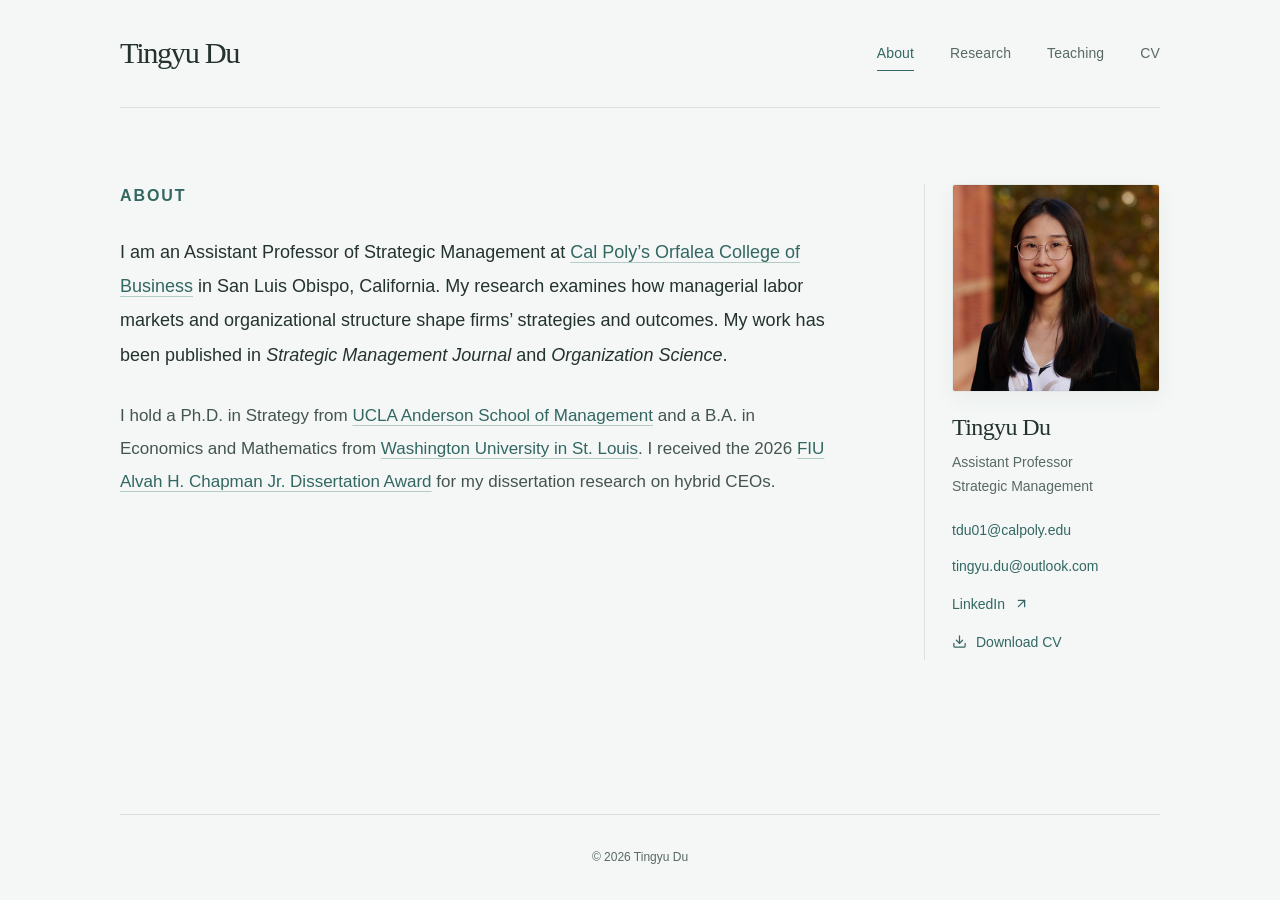
==== index.html @ aad33ffc "Publish Tingyu Du academic website with About, Research, Teaching and public CV" ====
<!DOCTYPE html><html lang="en"><head><meta charSet="utf-8"/><meta name="viewport" content="width=device-width, initial-scale=1"/><link rel="stylesheet" href="/_next/static/css/index.DCXBFgNJ.css" data-rsc-css-href="/_next/static/css/index.DCXBFgNJ.css" data-precedence="vite-rsc/importer-resources"/><link rel="modulepreload" fetchPriority="low" href="/_next/static/chunks/index-B7owiwxC.js"/><script src="/_next/static/chunks/rolldown-runtime-C60lm6uB.js" type="module" async=""></script><script src="/_next/static/chunks/framework-D_rUT4EX.js" type="module" async=""></script><link rel="modulepreload" href="/_next/static/chunks/layout-segment-context-DdZuw1jL.js" crossorigin=""/><link rel="modulepreload" href="/_next/static/chunks/Icon-BFIcK819.js" crossorigin=""/><title>About | Tingyu Du</title><meta name="description" content="Tingyu Du is an Assistant Professor of Strategic Management at Cal Poly’s Orfalea College of Business, with a Ph.D. in Strategy from UCLA Anderson."/><link rel="icon" href="/favicon.svg"/><script>Object.assign(((self[Symbol.for("vinext.navigationRuntime")]??={bootstrap:{routeManifest:null},functions:{}}).bootstrap.rsc??={rsc:[]}),{params:{},nav:{"pathname":"/","searchParams":[]}})</script><link rel="modulepreload" href="/_next/static/chunks/index-B7owiwxC.js" />
</head><body><div class="site-shell site-shell--about"><a class="skip-link" href="#main">Skip to content</a><header class="site-header"><div class="header-inner wrap"><a class="wordmark" href="/" aria-label="Tingyu Du — About">Tingyu Du</a><nav class="main-nav" aria-label="Main navigation"><a href="/" aria-current="page">About</a><a href="/research/">Research</a><a href="/teaching/">Teaching</a><a href="/cv/">CV</a></nav></div></header><main id="main" class="site-main"><div class="about-layout wrap"><section class="about-intro" aria-labelledby="about-title"><h1 id="about-title" class="eyebrow">About</h1><div class="intro-prose"><p>I am an Assistant Professor of Strategic Management at<!-- --> <a href="https://www.calpoly.edu/orfalea-college-of-business" target="_blank" rel="noreferrer">Cal Poly’s Orfalea College of Business</a> <!-- -->in San Luis Obispo, California. My research examines how managerial labor markets and organizational structure shape firms’ strategies and outcomes. My work has been published in<!-- --> <em>Strategic Management Journal</em> and <em>Organization Science</em>.</p><p>I hold a Ph.D. in Strategy from<!-- --> <a href="https://www.anderson.ucla.edu/faculty-and-research/strategy" target="_blank" rel="noreferrer">UCLA Anderson School of Management</a> <!-- -->and a B.A. in Economics and Mathematics from<!-- --> <a href="https://economics.washu.edu/" target="_blank" rel="noreferrer">Washington University in St. Louis</a>.<!-- --> <!-- -->I received the 2026<!-- --> <a href="https://lead.fiu.edu/resources/research/fiu-alvah-h-chapman-jr-dissertation-award/" target="_blank" rel="noreferrer">FIU Alvah H. Chapman Jr. Dissertation Award</a> <!-- -->for my dissertation research on hybrid CEOs.</p></div></section><aside class="profile-sidebar" aria-label="Portrait and contact information"><div class="portrait-image"><img src="/tingyu-du.jpg" alt="Tingyu Du" width="1080" height="1080" fetchPriority="high"/></div><div class="profile-details"><p class="profile-name">Tingyu Du</p><p class="profile-role">Assistant Professor<br/>Strategic Management</p><a class="profile-email" href="mailto:tdu01@calpoly.edu">tdu01@calpoly.edu</a><a class="profile-email" href="mailto:tingyu.du@outlook.com">tingyu.du@outlook.com</a><a class="text-link profile-social" href="https://www.linkedin.com/in/tingyudu" target="_blank" rel="noopener noreferrer">LinkedIn <svg xmlns="http://www.w3.org/2000/svg" width="15" height="15" viewBox="0 0 24 24" fill="none" stroke="currentColor" stroke-width="2" stroke-linecap="round" stroke-linejoin="round" class="lucide lucide-arrow-up-right" aria-hidden="true"><path d="M7 7h10v10"></path><path d="M7 17 17 7"></path></svg></a><a class="text-link profile-cv" href="https://drive.google.com/uc?export=download&amp;id=1wAPjJVvcvKN5z6ACPlhj172Vr5cI2iBy" target="_blank" rel="noopener noreferrer"><svg xmlns="http://www.w3.org/2000/svg" width="15" height="15" viewBox="0 0 24 24" fill="none" stroke="currentColor" stroke-width="2" stroke-linecap="round" stroke-linejoin="round" class="lucide lucide-download" aria-hidden="true"><path d="M12 15V3"></path><path d="M21 15v4a2 2 0 0 1-2 2H5a2 2 0 0 1-2-2v-4"></path><path d="m7 10 5 5 5-5"></path></svg> Download CV</a></div></aside></div></main><footer class="site-footer"><div class="wrap footer-inner"><span>© 2026 Tingyu Du</span></div></footer></div><script type="module" src="/_next/static/chunks/index-B7owiwxC.js" id="_R_" async=""></script><script>((self[Symbol.for("vinext.navigationRuntime")]??={bootstrap:{routeManifest:null},functions:{}}).bootstrap.rsc??={rsc:[]}).rsc.push("0:{\"page:/\":\"$L1\",\"layout:/\":\"$L2\",\"route:/\":\"$L3\",\"__route\":\"route:/\",\"__interceptionContext\":null,\"__layoutIds\":[\"layout:/\"],\"__rootLayout\":\"/\",\"__bfcacheSegmentIdentities\":{\"layout:/\":\"[\\\"layout\\\",\\\"layout:/\\\",\\\"root-boundary:/\\\",\\\"\\\"]\",\"page:/\":\"[\\\"page\\\",\\\"page:/\\\",\\\"root-boundary:/\\\",\\\"\\\"]\"},\"__srcPage\":[\"page\"],\"__layoutFlags\":{\"layout:/\":\"s\"},\"__artifactCompatibility\":{\"schemaVersion\":1,\"graphVersion\":\"app-route-graph:1177fd80f83fa7b0\",\"deploymentVersion\":\"87a28f86-720d-43eb-8b74-a1da97e3db94\",\"appElementsSchemaVersion\":1,\"rscPayloadSchemaVersion\":1,\"rootBoundaryId\":\"/\",\"renderEpoch\":null}}\n")</script><script>((self[Symbol.for("vinext.navigationRuntime")]??={bootstrap:{routeManifest:null},functions:{}}).bootstrap.rsc??={rsc:[]}).rsc.push("4:I[\"c5beb10df826\",[],\"Children\",1]\n")</script><script>((self[Symbol.for("vinext.navigationRuntime")]??={bootstrap:{routeManifest:null},functions:{}}).bootstrap.rsc??={rsc:[]}).rsc.push("5:I[\"0dc7e6a5ccb2\",[],\"GlobalErrorBoundary\",1]\n")</script><script>((self[Symbol.for("vinext.navigationRuntime")]??={bootstrap:{routeManifest:null},functions:{}}).bootstrap.rsc??={rsc:[]}).rsc.push("6:I[\"610eead2fe97\",[],\"default\",1]\n")</script><script>((self[Symbol.for("vinext.navigationRuntime")]??={bootstrap:{routeManifest:null},functions:{}}).bootstrap.rsc??={rsc:[]}).rsc.push("7:I[\"0dc7e6a5ccb2\",[],\"ErrorBoundary\",1]\n")</script><script>((self[Symbol.for("vinext.navigationRuntime")]??={bootstrap:{routeManifest:null},functions:{}}).bootstrap.rsc??={rsc:[]}).rsc.push("8:I[\"8c444080ebb8\",[],\"LayoutSegmentProvider\",1]\n")</script><script>((self[Symbol.for("vinext.navigationRuntime")]??={bootstrap:{routeManifest:null},functions:{}}).bootstrap.rsc??={rsc:[]}).rsc.push("9:I[\"c5beb10df826\",[],\"Slot\",1]\n")</script><script>((self[Symbol.for("vinext.navigationRuntime")]??={bootstrap:{routeManifest:null},functions:{}}).bootstrap.rsc??={rsc:[]}).rsc.push("a:I[\"0dc7e6a5ccb2\",[],\"NotFoundBoundary\",1]\n")</script><script>((self[Symbol.for("vinext.navigationRuntime")]??={bootstrap:{routeManifest:null},functions:{}}).bootstrap.rsc??={rsc:[]}).rsc.push("b:I[\"40fe166cc87b\",[],\"AppRouterScrollTarget\",1]\n")</script><script>((self[Symbol.for("vinext.navigationRuntime")]??={bootstrap:{routeManifest:null},functions:{}}).bootstrap.rsc??={rsc:[]}).rsc.push("c:I[\"0dc7e6a5ccb2\",[],\"RedirectBoundary\",1]\n")</script><script>((self[Symbol.for("vinext.navigationRuntime")]??={bootstrap:{routeManifest:null},functions:{}}).bootstrap.rsc??={rsc:[]}).rsc.push(":HL[\"/_next/static/css/index.DCXBFgNJ.css\",\"style\"     ]\n")</script><script>((self[Symbol.for("vinext.navigationRuntime")]??={bootstrap:{routeManifest:null},functions:{}}).bootstrap.rsc??={rsc:[]}).rsc.push("2:[[[\"$\",\"link\",\"css:/_next/static/css/index.DCXBFgNJ.css\",{\"rel\":\"stylesheet\",\"precedence\":\"vite-rsc/importer-resources\",\"href\":\"/_next/static/css/index.DCXBFgNJ.css\",\"data-rsc-css-href\":\"/_next/static/css/index.DCXBFgNJ.css\"}],\"$undefined\"],[\"$\",\"html\",null,{\"lang\":\"en\",\"children\":[\"$\",\"body\",null,{\"children\":[\"$\",\"$L4\",null,{}]}]}]]\n")</script><script>((self[Symbol.for("vinext.navigationRuntime")]??={bootstrap:{routeManifest:null},functions:{}}).bootstrap.rsc??={rsc:[]}).rsc.push("3:[[[\"$\",\"meta\",null,{\"charSet\":\"utf-8\"}],[[\"$\",\"title\",\"0\",{\"children\":\"About | Tingyu Du\"}],[\"$\",\"meta\",\"1\",{\"name\":\"description\",\"content\":\"Tingyu Du is an Assistant Professor of Strategic Management at Cal Poly’s Orfalea College of Business, with a Ph.D. in Strategy from UCLA Anderson.\"}],[\"$\",\"link\",\"2\",{\"data-vinext-streamed-icon\":\"$undefined\",\"rel\":\"icon\",\"href\":\"/favicon.svg\",\"type\":\"$undefined\",\"sizes\":\"$undefined\",\"color\":\"$undefined\",\"media\":\"$undefined\",\"fetchPriority\":\"$undefined\"}]],[[\"$\",\"meta\",\"0\",{\"name\":\"viewport\",\"content\":\"width=device-width, initial-scale=1\"}]]],[\"$\",\"$L5\",null,{\"fallback\":\"$6\",\"children\":[\"$\",\"$L7\",null,{\"fallback\":\"$6\",\"children\":[\"$\",\"$L8\",null,{\"providerId\":\"layout:/\",\"segmentMap\":{\"children\":[]},\"children\":[\"$\",\"$L9\",null,{\"id\":\"layout:/\",\"parallelSlots\":\"$undefined\",\"children\":[\"$\",\"$La\",null,{\"resetKey\":\"\",\"fallback\":[[\"$\",\"title\",null,{\"children\":\"404: This page could not be found.\"}],[\"$\",\"div\",null,{\"style\":{\"fontFamily\":\"system-ui,\\\"Segoe UI\\\",Roboto,Helvetica,Arial,sans-serif,\\\"Apple Color Emoji\\\",\\\"Segoe UI Emoji\\\"\",\"height\":\"100vh\",\"textAlign\":\"center\",\"display\":\"flex\",\"flexDirection\":\"column\",\"alignItems\":\"center\",\"justifyContent\":\"center\"},\"children\":[\"$\",\"div\",null,{\"children\":[[\"$\",\"style\",null,{\"dangerouslySetInnerHTML\":{\"__html\":\"body{color:#000;background:#fff;margin:0}.next-error-h1{border-right:1px solid rgba(0,0,0,.3)}@media (prefers-color-scheme:dark){body{color:#fff;background:#000}.next-error-h1{border-right:1px solid rgba(255,255,255,.3)}}\"}}],[\"$\",\"h1\",null,{\"className\":\"next-error-h1\",\"style\":{\"display\":\"inline-block\",\"margin\":\"0 20px 0 0\",\"padding\":\"0 23px 0 0\",\"fontSize\":24,\"fontWeight\":500,\"verticalAlign\":\"top\",\"lineHeight\":\"49px\"},\"children\":404}],[\"$\",\"div\",null,{\"style\":{\"display\":\"inline-block\"},\"children\":[\"$\",\"h2\",null,{\"style\":{\"fontSize\":14,\"fontWeight\":400,\"lineHeight\":\"49px\",\"margin\":0},\"children\":\"This page could not be found.\"}]}]]}]}]],\"children\":[\"$\",\"$Lb\",null,{\"children\":[\"$\",\"$Lc\",null,{\"children\":[[\"$\",\"$L8\",null,{\"providerId\":\"page:/\",\"segmentMap\":{\"children\":[\"__PAGE__\"]},\"children\":[\"$\",\"$L9\",null,{\"id\":\"page:/\"}]}],null]}]}]}]}]}]}]}],null,null]\n")</script><script>((self[Symbol.for("vinext.navigationRuntime")]??={bootstrap:{routeManifest:null},functions:{}}).bootstrap.rsc??={rsc:[]}).rsc.push("d:I[\"066132fd2803\",[],\"default\",1]\n")</script><script>((self[Symbol.for("vinext.navigationRuntime")]??={bootstrap:{routeManifest:null},functions:{}}).bootstrap.rsc??={rsc:[]}).rsc.push(":HL[\"/tingyu-du.jpg\",\"image\",{\"fetchPriority\":\"high\"}]\n")</script><script>((self[Symbol.for("vinext.navigationRuntime")]??={bootstrap:{routeManifest:null},functions:{}}).bootstrap.rsc??={rsc:[]}).rsc.push("1:[\"$\",\"div\",null,{\"className\":\"site-shell site-shell--about\",\"children\":[[\"$\",\"a\",null,{\"className\":\"skip-link\",\"href\":\"#main\",\"children\":\"Skip to content\"}],[\"$\",\"header\",null,{\"className\":\"site-header\",\"children\":[\"$\",\"div\",null,{\"className\":\"header-inner wrap\",\"children\":[[\"$\",\"a\",null,{\"className\":\"wordmark\",\"href\":\"/\",\"aria-label\":\"Tingyu Du — About\",\"children\":\"Tingyu Du\"}],[\"$\",\"nav\",null,{\"className\":\"main-nav\",\"aria-label\":\"Main navigation\",\"children\":[[\"$\",\"a\",\"about\",{\"href\":\"/\",\"aria-current\":\"page\",\"children\":\"About\"}],[\"$\",\"a\",\"research\",{\"href\":\"/research/\",\"aria-current\":\"$undefined\",\"children\":\"Research\"}],[\"$\",\"a\",\"teaching\",{\"href\":\"/teaching/\",\"aria-current\":\"$undefined\",\"children\":\"Teaching\"}],[\"$\",\"a\",\"cv\",{\"href\":\"/cv/\",\"aria-current\":\"$undefined\",\"children\":\"CV\"}]]}]]}]}],[\"$\",\"main\",null,{\"id\":\"main\",\"className\":\"site-main\",\"children\":[\"$\",\"div\",null,{\"className\":\"about-layout wrap\",\"children\":[[\"$\",\"section\",null,{\"className\":\"about-intro\",\"aria-labelledby\":\"about-title\",\"children\":[[\"$\",\"h1\",null,{\"id\":\"about-title\",\"className\":\"eyebrow\",\"children\":\"About\"}],[\"$\",\"div\",null,{\"className\":\"intro-prose\",\"children\":[[\"$\",\"p\",null,{\"children\":[\"I am an Assistant Professor of Strategic Management at\",\" \",[\"$\",\"a\",null,{\"href\":\"https://www.calpoly.edu/orfalea-college-of-business\",\"target\":\"_blank\",\"rel\":\"noreferrer\",\"children\":\"Cal Poly’s Orfalea College of Business\"}],\" \",\"in San Luis Obispo, California. My research examines how managerial labor markets and organizational structure shape firms’ strategies and outcomes. My work has been published in\",\" \",[\"$\",\"em\",null,{\"children\":\"Strategic Management Journal\"}],\" and \",[\"$\",\"em\",null,{\"children\":\"Organization Science\"}],\".\"]}],[\"$\",\"p\",null,{\"children\":[\"I hold a Ph.D. in Strategy from\",\" \",[\"$\",\"a\",null,{\"href\":\"https://www.anderson.ucla.edu/faculty-and-research/strategy\",\"target\":\"_blank\",\"rel\":\"noreferrer\",\"children\":\"UCLA Anderson School of Management\"}],\" \",\"and a B.A. in Economics and Mathematics from\",\" \",[\"$\",\"a\",null,{\"href\":\"https://economics.washu.edu/\",\"target\":\"_blank\",\"rel\":\"noreferrer\",\"children\":\"Washington University in St. Louis\"}],\".\",\" \",\"I received the 2026\",\" \",[\"$\",\"a\",null,{\"href\":\"https://lead.fiu.edu/resources/research/fiu-alvah-h-chapman-jr-dissertation-award/\",\"target\":\"_blank\",\"rel\":\"noreferrer\",\"children\":\"FIU Alvah H. Chapman Jr. Dissertation Award\"}],\" \",\"for my dissertation research on hybrid CEOs.\"]}]]}]]}],[\"$\",\"aside\",null,{\"className\":\"profile-sidebar\",\"aria-label\":\"Portrait and contact information\",\"children\":[[\"$\",\"div\",null,{\"className\":\"portrait-image\",\"children\":[\"$\",\"img\",null,{\"src\":\"/tingyu-du.jpg\",\"alt\":\"Tingyu Du\",\"width\":\"1080\",\"height\":\"1080\",\"fetchPriority\":\"high\"}]}],[\"$\",\"div\",null,{\"className\":\"profile-details\",\"children\":[[\"$\",\"p\",null,{\"className\":\"profile-name\",\"children\":\"Tingyu Du\"}],[\"$\",\"p\",null,{\"className\":\"profile-role\",\"children\":[\"Assistant Professor\",[\"$\",\"br\",null,{}],\"Strategic Management\"]}],[\"$\",\"a\",null,{\"className\":\"profile-email\",\"href\":\"mailto:tdu01@calpoly.edu\",\"children\":\"tdu01@calpoly.edu\"}],[\"$\",\"a\",null,{\"className\":\"profile-email\",\"href\":\"mailto:tingyu.du@outlook.com\",\"children\":\"tingyu.du@outlook.com\"}],[\"$\",\"a\",null,{\"className\":\"text-link profile-social\",\"href\":\"https://www.linkedin.com/in/tingyudu\",\"target\":\"_blank\",\"rel\":\"noopener noreferrer\",\"children\":[\"LinkedIn \",[\"$\",\"$Ld\",null,{\"ref\":\"$undefined\",\"iconNode\":[[\"path\",{\"d\":\"M7 7h10v10\",\"key\":\"1tivn9\"}],[\"path\",{\"d\":\"M7 17 17 7\",\"key\":\"1vkiza\"}]],\"className\":\"lucide-arrow-up-right\",\"size\":15,\"aria-hidden\":\"true\"}]]}],[\"$\",\"a\",null,{\"className\":\"text-link profile-cv\",\"href\":\"https://drive.google.com/uc?export=download\u0026id=1wAPjJVvcvKN5z6ACPlhj172Vr5cI2iBy\",\"target\":\"_blank\",\"rel\":\"noopener noreferrer\",\"children\":[[\"$\",\"$Ld\",null,{\"ref\":\"$undefined\",\"iconNode\":[[\"path\",{\"d\":\"M12 15V3\",\"key\":\"m9g1x1\"}],[\"path\",{\"d\":\"M21 15v4a2 2 0 0 1-2 2H5a2 2 0 0 1-2-2v-4\",\"key\":\"ih7n3h\"}],[\"path\",{\"d\":\"m7 10 5 5 5-5\",\"key\":\"brsn70\"}]],\"className\":\"lucide-download\",\"size\":15,\"aria-hidden\":\"true\"}],\" Download CV\"]}]]}]]}]]}]}],[\"$\",\"footer\",null,{\"className\":\"site-footer\",\"children\":[\"$\",\"div\",null,{\"className\":\"wrap footer-inner\",\"children\":[\"$\",\"span\",null,{\"children\":\"© 2026 Tingyu Du\"}]}]}]]}]\n")</script><script>Object.assign(((self[Symbol.for("vinext.navigationRuntime")]??={bootstrap:{routeManifest:null},functions:{}}).bootstrap.rsc??={rsc:[]}),{"initialCacheKind":"static"});((self[Symbol.for("vinext.navigationRuntime")]??={bootstrap:{routeManifest:null},functions:{}}).bootstrap.rsc??={rsc:[]}).done=true</script></body></html>
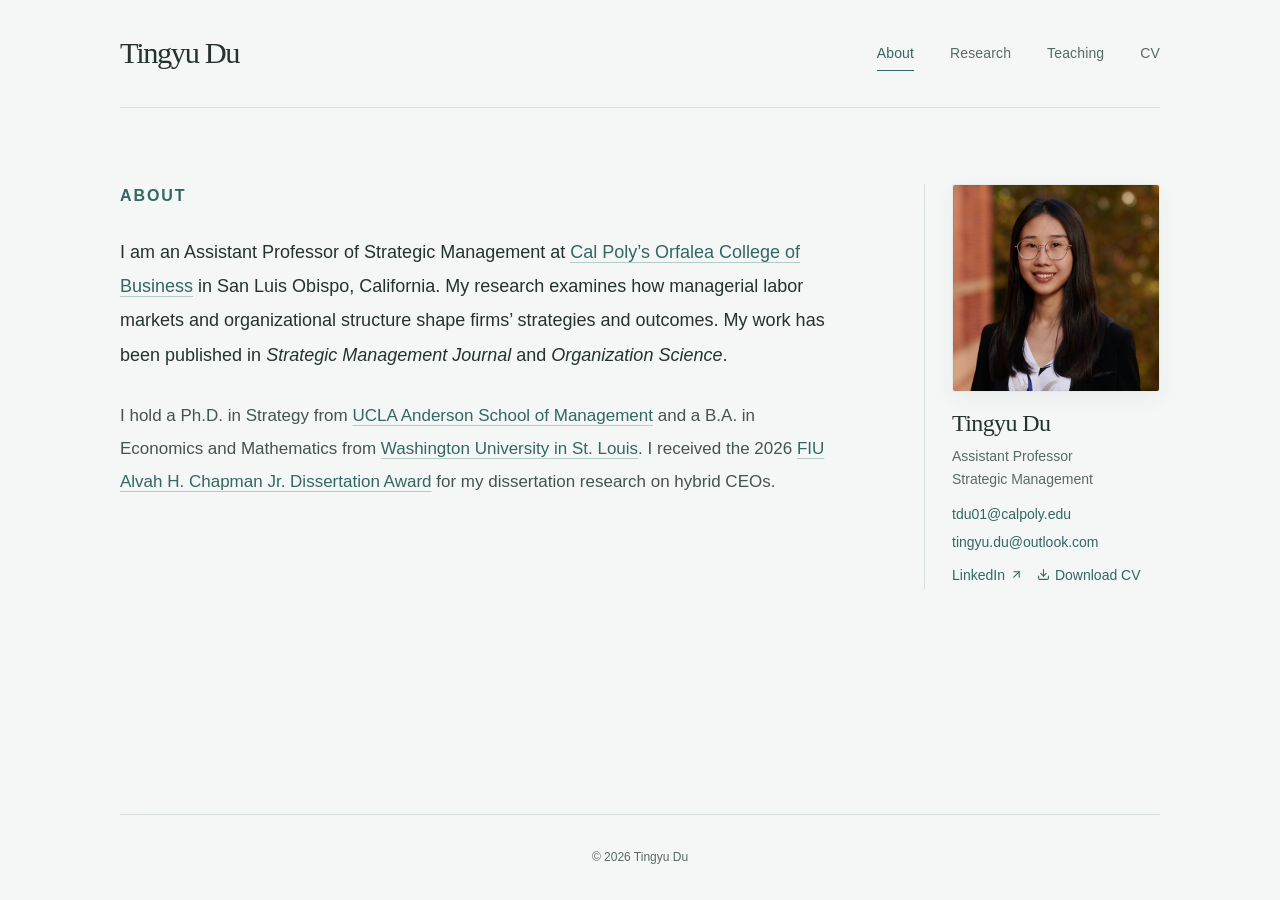
==== commit 34175dcb: "Compact homepage contact links" ====
--- a/index.html
+++ b/index.html
@@ -1,2 +1,2 @@
-<!DOCTYPE html><html lang="en"><head><meta charSet="utf-8"/><meta name="viewport" content="width=device-width, initial-scale=1"/><link rel="stylesheet" href="/_next/static/css/index.DCXBFgNJ.css" data-rsc-css-href="/_next/static/css/index.DCXBFgNJ.css" data-precedence="vite-rsc/importer-resources"/><link rel="modulepreload" fetchPriority="low" href="/_next/static/chunks/index-B7owiwxC.js"/><script src="/_next/static/chunks/rolldown-runtime-C60lm6uB.js" type="module" async=""></script><script src="/_next/static/chunks/framework-D_rUT4EX.js" type="module" async=""></script><link rel="modulepreload" href="/_next/static/chunks/layout-segment-context-DdZuw1jL.js" crossorigin=""/><link rel="modulepreload" href="/_next/static/chunks/Icon-BFIcK819.js" crossorigin=""/><title>About | Tingyu Du</title><meta name="description" content="Tingyu Du is an Assistant Professor of Strategic Management at Cal Poly’s Orfalea College of Business, with a Ph.D. in Strategy from UCLA Anderson."/><link rel="icon" href="/favicon.svg"/><script>Object.assign(((self[Symbol.for("vinext.navigationRuntime")]??={bootstrap:{routeManifest:null},functions:{}}).bootstrap.rsc??={rsc:[]}),{params:{},nav:{"pathname":"/","searchParams":[]}})</script><link rel="modulepreload" href="/_next/static/chunks/index-B7owiwxC.js" />
-</head><body><div class="site-shell site-shell--about"><a class="skip-link" href="#main">Skip to content</a><header class="site-header"><div class="header-inner wrap"><a class="wordmark" href="/" aria-label="Tingyu Du — About">Tingyu Du</a><nav class="main-nav" aria-label="Main navigation"><a href="/" aria-current="page">About</a><a href="/research/">Research</a><a href="/teaching/">Teaching</a><a href="/cv/">CV</a></nav></div></header><main id="main" class="site-main"><div class="about-layout wrap"><section class="about-intro" aria-labelledby="about-title"><h1 id="about-title" class="eyebrow">About</h1><div class="intro-prose"><p>I am an Assistant Professor of Strategic Management at<!-- --> <a href="https://www.calpoly.edu/orfalea-college-of-business" target="_blank" rel="noreferrer">Cal Poly’s Orfalea College of Business</a> <!-- -->in San Luis Obispo, California. My research examines how managerial labor markets and organizational structure shape firms’ strategies and outcomes. My work has been published in<!-- --> <em>Strategic Management Journal</em> and <em>Organization Science</em>.</p><p>I hold a Ph.D. in Strategy from<!-- --> <a href="https://www.anderson.ucla.edu/faculty-and-research/strategy" target="_blank" rel="noreferrer">UCLA Anderson School of Management</a> <!-- -->and a B.A. in Economics and Mathematics from<!-- --> <a href="https://economics.washu.edu/" target="_blank" rel="noreferrer">Washington University in St. Louis</a>.<!-- --> <!-- -->I received the 2026<!-- --> <a href="https://lead.fiu.edu/resources/research/fiu-alvah-h-chapman-jr-dissertation-award/" target="_blank" rel="noreferrer">FIU Alvah H. Chapman Jr. Dissertation Award</a> <!-- -->for my dissertation research on hybrid CEOs.</p></div></section><aside class="profile-sidebar" aria-label="Portrait and contact information"><div class="portrait-image"><img src="/tingyu-du.jpg" alt="Tingyu Du" width="1080" height="1080" fetchPriority="high"/></div><div class="profile-details"><p class="profile-name">Tingyu Du</p><p class="profile-role">Assistant Professor<br/>Strategic Management</p><a class="profile-email" href="mailto:tdu01@calpoly.edu">tdu01@calpoly.edu</a><a class="profile-email" href="mailto:tingyu.du@outlook.com">tingyu.du@outlook.com</a><a class="text-link profile-social" href="https://www.linkedin.com/in/tingyudu" target="_blank" rel="noopener noreferrer">LinkedIn <svg xmlns="http://www.w3.org/2000/svg" width="15" height="15" viewBox="0 0 24 24" fill="none" stroke="currentColor" stroke-width="2" stroke-linecap="round" stroke-linejoin="round" class="lucide lucide-arrow-up-right" aria-hidden="true"><path d="M7 7h10v10"></path><path d="M7 17 17 7"></path></svg></a><a class="text-link profile-cv" href="https://drive.google.com/uc?export=download&amp;id=1wAPjJVvcvKN5z6ACPlhj172Vr5cI2iBy" target="_blank" rel="noopener noreferrer"><svg xmlns="http://www.w3.org/2000/svg" width="15" height="15" viewBox="0 0 24 24" fill="none" stroke="currentColor" stroke-width="2" stroke-linecap="round" stroke-linejoin="round" class="lucide lucide-download" aria-hidden="true"><path d="M12 15V3"></path><path d="M21 15v4a2 2 0 0 1-2 2H5a2 2 0 0 1-2-2v-4"></path><path d="m7 10 5 5 5-5"></path></svg> Download CV</a></div></aside></div></main><footer class="site-footer"><div class="wrap footer-inner"><span>© 2026 Tingyu Du</span></div></footer></div><script type="module" src="/_next/static/chunks/index-B7owiwxC.js" id="_R_" async=""></script><script>((self[Symbol.for("vinext.navigationRuntime")]??={bootstrap:{routeManifest:null},functions:{}}).bootstrap.rsc??={rsc:[]}).rsc.push("0:{\"page:/\":\"$L1\",\"layout:/\":\"$L2\",\"route:/\":\"$L3\",\"__route\":\"route:/\",\"__interceptionContext\":null,\"__layoutIds\":[\"layout:/\"],\"__rootLayout\":\"/\",\"__bfcacheSegmentIdentities\":{\"layout:/\":\"[\\\"layout\\\",\\\"layout:/\\\",\\\"root-boundary:/\\\",\\\"\\\"]\",\"page:/\":\"[\\\"page\\\",\\\"page:/\\\",\\\"root-boundary:/\\\",\\\"\\\"]\"},\"__srcPage\":[\"page\"],\"__layoutFlags\":{\"layout:/\":\"s\"},\"__artifactCompatibility\":{\"schemaVersion\":1,\"graphVersion\":\"app-route-graph:1177fd80f83fa7b0\",\"deploymentVersion\":\"87a28f86-720d-43eb-8b74-a1da97e3db94\",\"appElementsSchemaVersion\":1,\"rscPayloadSchemaVersion\":1,\"rootBoundaryId\":\"/\",\"renderEpoch\":null}}\n")</script><script>((self[Symbol.for("vinext.navigationRuntime")]??={bootstrap:{routeManifest:null},functions:{}}).bootstrap.rsc??={rsc:[]}).rsc.push("4:I[\"c5beb10df826\",[],\"Children\",1]\n")</script><script>((self[Symbol.for("vinext.navigationRuntime")]??={bootstrap:{routeManifest:null},functions:{}}).bootstrap.rsc??={rsc:[]}).rsc.push("5:I[\"0dc7e6a5ccb2\",[],\"GlobalErrorBoundary\",1]\n")</script><script>((self[Symbol.for("vinext.navigationRuntime")]??={bootstrap:{routeManifest:null},functions:{}}).bootstrap.rsc??={rsc:[]}).rsc.push("6:I[\"610eead2fe97\",[],\"default\",1]\n")</script><script>((self[Symbol.for("vinext.navigationRuntime")]??={bootstrap:{routeManifest:null},functions:{}}).bootstrap.rsc??={rsc:[]}).rsc.push("7:I[\"0dc7e6a5ccb2\",[],\"ErrorBoundary\",1]\n")</script><script>((self[Symbol.for("vinext.navigationRuntime")]??={bootstrap:{routeManifest:null},functions:{}}).bootstrap.rsc??={rsc:[]}).rsc.push("8:I[\"8c444080ebb8\",[],\"LayoutSegmentProvider\",1]\n")</script><script>((self[Symbol.for("vinext.navigationRuntime")]??={bootstrap:{routeManifest:null},functions:{}}).bootstrap.rsc??={rsc:[]}).rsc.push("9:I[\"c5beb10df826\",[],\"Slot\",1]\n")</script><script>((self[Symbol.for("vinext.navigationRuntime")]??={bootstrap:{routeManifest:null},functions:{}}).bootstrap.rsc??={rsc:[]}).rsc.push("a:I[\"0dc7e6a5ccb2\",[],\"NotFoundBoundary\",1]\n")</script><script>((self[Symbol.for("vinext.navigationRuntime")]??={bootstrap:{routeManifest:null},functions:{}}).bootstrap.rsc??={rsc:[]}).rsc.push("b:I[\"40fe166cc87b\",[],\"AppRouterScrollTarget\",1]\n")</script><script>((self[Symbol.for("vinext.navigationRuntime")]??={bootstrap:{routeManifest:null},functions:{}}).bootstrap.rsc??={rsc:[]}).rsc.push("c:I[\"0dc7e6a5ccb2\",[],\"RedirectBoundary\",1]\n")</script><script>((self[Symbol.for("vinext.navigationRuntime")]??={bootstrap:{routeManifest:null},functions:{}}).bootstrap.rsc??={rsc:[]}).rsc.push(":HL[\"/_next/static/css/index.DCXBFgNJ.css\",\"style\"     ]\n")</script><script>((self[Symbol.for("vinext.navigationRuntime")]??={bootstrap:{routeManifest:null},functions:{}}).bootstrap.rsc??={rsc:[]}).rsc.push("2:[[[\"$\",\"link\",\"css:/_next/static/css/index.DCXBFgNJ.css\",{\"rel\":\"stylesheet\",\"precedence\":\"vite-rsc/importer-resources\",\"href\":\"/_next/static/css/index.DCXBFgNJ.css\",\"data-rsc-css-href\":\"/_next/static/css/index.DCXBFgNJ.css\"}],\"$undefined\"],[\"$\",\"html\",null,{\"lang\":\"en\",\"children\":[\"$\",\"body\",null,{\"children\":[\"$\",\"$L4\",null,{}]}]}]]\n")</script><script>((self[Symbol.for("vinext.navigationRuntime")]??={bootstrap:{routeManifest:null},functions:{}}).bootstrap.rsc??={rsc:[]}).rsc.push("3:[[[\"$\",\"meta\",null,{\"charSet\":\"utf-8\"}],[[\"$\",\"title\",\"0\",{\"children\":\"About | Tingyu Du\"}],[\"$\",\"meta\",\"1\",{\"name\":\"description\",\"content\":\"Tingyu Du is an Assistant Professor of Strategic Management at Cal Poly’s Orfalea College of Business, with a Ph.D. in Strategy from UCLA Anderson.\"}],[\"$\",\"link\",\"2\",{\"data-vinext-streamed-icon\":\"$undefined\",\"rel\":\"icon\",\"href\":\"/favicon.svg\",\"type\":\"$undefined\",\"sizes\":\"$undefined\",\"color\":\"$undefined\",\"media\":\"$undefined\",\"fetchPriority\":\"$undefined\"}]],[[\"$\",\"meta\",\"0\",{\"name\":\"viewport\",\"content\":\"width=device-width, initial-scale=1\"}]]],[\"$\",\"$L5\",null,{\"fallback\":\"$6\",\"children\":[\"$\",\"$L7\",null,{\"fallback\":\"$6\",\"children\":[\"$\",\"$L8\",null,{\"providerId\":\"layout:/\",\"segmentMap\":{\"children\":[]},\"children\":[\"$\",\"$L9\",null,{\"id\":\"layout:/\",\"parallelSlots\":\"$undefined\",\"children\":[\"$\",\"$La\",null,{\"resetKey\":\"\",\"fallback\":[[\"$\",\"title\",null,{\"children\":\"404: This page could not be found.\"}],[\"$\",\"div\",null,{\"style\":{\"fontFamily\":\"system-ui,\\\"Segoe UI\\\",Roboto,Helvetica,Arial,sans-serif,\\\"Apple Color Emoji\\\",\\\"Segoe UI Emoji\\\"\",\"height\":\"100vh\",\"textAlign\":\"center\",\"display\":\"flex\",\"flexDirection\":\"column\",\"alignItems\":\"center\",\"justifyContent\":\"center\"},\"children\":[\"$\",\"div\",null,{\"children\":[[\"$\",\"style\",null,{\"dangerouslySetInnerHTML\":{\"__html\":\"body{color:#000;background:#fff;margin:0}.next-error-h1{border-right:1px solid rgba(0,0,0,.3)}@media (prefers-color-scheme:dark){body{color:#fff;background:#000}.next-error-h1{border-right:1px solid rgba(255,255,255,.3)}}\"}}],[\"$\",\"h1\",null,{\"className\":\"next-error-h1\",\"style\":{\"display\":\"inline-block\",\"margin\":\"0 20px 0 0\",\"padding\":\"0 23px 0 0\",\"fontSize\":24,\"fontWeight\":500,\"verticalAlign\":\"top\",\"lineHeight\":\"49px\"},\"children\":404}],[\"$\",\"div\",null,{\"style\":{\"display\":\"inline-block\"},\"children\":[\"$\",\"h2\",null,{\"style\":{\"fontSize\":14,\"fontWeight\":400,\"lineHeight\":\"49px\",\"margin\":0},\"children\":\"This page could not be found.\"}]}]]}]}]],\"children\":[\"$\",\"$Lb\",null,{\"children\":[\"$\",\"$Lc\",null,{\"children\":[[\"$\",\"$L8\",null,{\"providerId\":\"page:/\",\"segmentMap\":{\"children\":[\"__PAGE__\"]},\"children\":[\"$\",\"$L9\",null,{\"id\":\"page:/\"}]}],null]}]}]}]}]}]}]}],null,null]\n")</script><script>((self[Symbol.for("vinext.navigationRuntime")]??={bootstrap:{routeManifest:null},functions:{}}).bootstrap.rsc??={rsc:[]}).rsc.push("d:I[\"066132fd2803\",[],\"default\",1]\n")</script><script>((self[Symbol.for("vinext.navigationRuntime")]??={bootstrap:{routeManifest:null},functions:{}}).bootstrap.rsc??={rsc:[]}).rsc.push(":HL[\"/tingyu-du.jpg\",\"image\",{\"fetchPriority\":\"high\"}]\n")</script><script>((self[Symbol.for("vinext.navigationRuntime")]??={bootstrap:{routeManifest:null},functions:{}}).bootstrap.rsc??={rsc:[]}).rsc.push("1:[\"$\",\"div\",null,{\"className\":\"site-shell site-shell--about\",\"children\":[[\"$\",\"a\",null,{\"className\":\"skip-link\",\"href\":\"#main\",\"children\":\"Skip to content\"}],[\"$\",\"header\",null,{\"className\":\"site-header\",\"children\":[\"$\",\"div\",null,{\"className\":\"header-inner wrap\",\"children\":[[\"$\",\"a\",null,{\"className\":\"wordmark\",\"href\":\"/\",\"aria-label\":\"Tingyu Du — About\",\"children\":\"Tingyu Du\"}],[\"$\",\"nav\",null,{\"className\":\"main-nav\",\"aria-label\":\"Main navigation\",\"children\":[[\"$\",\"a\",\"about\",{\"href\":\"/\",\"aria-current\":\"page\",\"children\":\"About\"}],[\"$\",\"a\",\"research\",{\"href\":\"/research/\",\"aria-current\":\"$undefined\",\"children\":\"Research\"}],[\"$\",\"a\",\"teaching\",{\"href\":\"/teaching/\",\"aria-current\":\"$undefined\",\"children\":\"Teaching\"}],[\"$\",\"a\",\"cv\",{\"href\":\"/cv/\",\"aria-current\":\"$undefined\",\"children\":\"CV\"}]]}]]}]}],[\"$\",\"main\",null,{\"id\":\"main\",\"className\":\"site-main\",\"children\":[\"$\",\"div\",null,{\"className\":\"about-layout wrap\",\"children\":[[\"$\",\"section\",null,{\"className\":\"about-intro\",\"aria-labelledby\":\"about-title\",\"children\":[[\"$\",\"h1\",null,{\"id\":\"about-title\",\"className\":\"eyebrow\",\"children\":\"About\"}],[\"$\",\"div\",null,{\"className\":\"intro-prose\",\"children\":[[\"$\",\"p\",null,{\"children\":[\"I am an Assistant Professor of Strategic Management at\",\" \",[\"$\",\"a\",null,{\"href\":\"https://www.calpoly.edu/orfalea-college-of-business\",\"target\":\"_blank\",\"rel\":\"noreferrer\",\"children\":\"Cal Poly’s Orfalea College of Business\"}],\" \",\"in San Luis Obispo, California. My research examines how managerial labor markets and organizational structure shape firms’ strategies and outcomes. My work has been published in\",\" \",[\"$\",\"em\",null,{\"children\":\"Strategic Management Journal\"}],\" and \",[\"$\",\"em\",null,{\"children\":\"Organization Science\"}],\".\"]}],[\"$\",\"p\",null,{\"children\":[\"I hold a Ph.D. in Strategy from\",\" \",[\"$\",\"a\",null,{\"href\":\"https://www.anderson.ucla.edu/faculty-and-research/strategy\",\"target\":\"_blank\",\"rel\":\"noreferrer\",\"children\":\"UCLA Anderson School of Management\"}],\" \",\"and a B.A. in Economics and Mathematics from\",\" \",[\"$\",\"a\",null,{\"href\":\"https://economics.washu.edu/\",\"target\":\"_blank\",\"rel\":\"noreferrer\",\"children\":\"Washington University in St. Louis\"}],\".\",\" \",\"I received the 2026\",\" \",[\"$\",\"a\",null,{\"href\":\"https://lead.fiu.edu/resources/research/fiu-alvah-h-chapman-jr-dissertation-award/\",\"target\":\"_blank\",\"rel\":\"noreferrer\",\"children\":\"FIU Alvah H. Chapman Jr. Dissertation Award\"}],\" \",\"for my dissertation research on hybrid CEOs.\"]}]]}]]}],[\"$\",\"aside\",null,{\"className\":\"profile-sidebar\",\"aria-label\":\"Portrait and contact information\",\"children\":[[\"$\",\"div\",null,{\"className\":\"portrait-image\",\"children\":[\"$\",\"img\",null,{\"src\":\"/tingyu-du.jpg\",\"alt\":\"Tingyu Du\",\"width\":\"1080\",\"height\":\"1080\",\"fetchPriority\":\"high\"}]}],[\"$\",\"div\",null,{\"className\":\"profile-details\",\"children\":[[\"$\",\"p\",null,{\"className\":\"profile-name\",\"children\":\"Tingyu Du\"}],[\"$\",\"p\",null,{\"className\":\"profile-role\",\"children\":[\"Assistant Professor\",[\"$\",\"br\",null,{}],\"Strategic Management\"]}],[\"$\",\"a\",null,{\"className\":\"profile-email\",\"href\":\"mailto:tdu01@calpoly.edu\",\"children\":\"tdu01@calpoly.edu\"}],[\"$\",\"a\",null,{\"className\":\"profile-email\",\"href\":\"mailto:tingyu.du@outlook.com\",\"children\":\"tingyu.du@outlook.com\"}],[\"$\",\"a\",null,{\"className\":\"text-link profile-social\",\"href\":\"https://www.linkedin.com/in/tingyudu\",\"target\":\"_blank\",\"rel\":\"noopener noreferrer\",\"children\":[\"LinkedIn \",[\"$\",\"$Ld\",null,{\"ref\":\"$undefined\",\"iconNode\":[[\"path\",{\"d\":\"M7 7h10v10\",\"key\":\"1tivn9\"}],[\"path\",{\"d\":\"M7 17 17 7\",\"key\":\"1vkiza\"}]],\"className\":\"lucide-arrow-up-right\",\"size\":15,\"aria-hidden\":\"true\"}]]}],[\"$\",\"a\",null,{\"className\":\"text-link profile-cv\",\"href\":\"https://drive.google.com/uc?export=download\u0026id=1wAPjJVvcvKN5z6ACPlhj172Vr5cI2iBy\",\"target\":\"_blank\",\"rel\":\"noopener noreferrer\",\"children\":[[\"$\",\"$Ld\",null,{\"ref\":\"$undefined\",\"iconNode\":[[\"path\",{\"d\":\"M12 15V3\",\"key\":\"m9g1x1\"}],[\"path\",{\"d\":\"M21 15v4a2 2 0 0 1-2 2H5a2 2 0 0 1-2-2v-4\",\"key\":\"ih7n3h\"}],[\"path\",{\"d\":\"m7 10 5 5 5-5\",\"key\":\"brsn70\"}]],\"className\":\"lucide-download\",\"size\":15,\"aria-hidden\":\"true\"}],\" Download CV\"]}]]}]]}]]}]}],[\"$\",\"footer\",null,{\"className\":\"site-footer\",\"children\":[\"$\",\"div\",null,{\"className\":\"wrap footer-inner\",\"children\":[\"$\",\"span\",null,{\"children\":\"© 2026 Tingyu Du\"}]}]}]]}]\n")</script><script>Object.assign(((self[Symbol.for("vinext.navigationRuntime")]??={bootstrap:{routeManifest:null},functions:{}}).bootstrap.rsc??={rsc:[]}),{"initialCacheKind":"static"});((self[Symbol.for("vinext.navigationRuntime")]??={bootstrap:{routeManifest:null},functions:{}}).bootstrap.rsc??={rsc:[]}).done=true</script></body></html>+<!DOCTYPE html><html lang="en"><head><meta charSet="utf-8"/><meta name="viewport" content="width=device-width, initial-scale=1"/><link rel="stylesheet" href="/_next/static/css/index.5cB5g0LX.css" data-rsc-css-href="/_next/static/css/index.5cB5g0LX.css" data-precedence="vite-rsc/importer-resources"/><link rel="modulepreload" fetchPriority="low" href="/_next/static/chunks/index-BeHFX7As.js"/><script src="/_next/static/chunks/rolldown-runtime-C60lm6uB.js" type="module" async=""></script><script src="/_next/static/chunks/framework-D_rUT4EX.js" type="module" async=""></script><link rel="modulepreload" href="/_next/static/chunks/layout-segment-context-pvnFXrS5.js" crossorigin=""/><link rel="modulepreload" href="/_next/static/chunks/Icon-BFIcK819.js" crossorigin=""/><title>About | Tingyu Du</title><meta name="description" content="Tingyu Du is an Assistant Professor of Strategic Management at Cal Poly’s Orfalea College of Business, with a Ph.D. in Strategy from UCLA Anderson."/><link rel="icon" href="/favicon.svg"/><script>Object.assign(((self[Symbol.for("vinext.navigationRuntime")]??={bootstrap:{routeManifest:null},functions:{}}).bootstrap.rsc??={rsc:[]}),{params:{},nav:{"pathname":"/","searchParams":[]}})</script><link rel="modulepreload" href="/_next/static/chunks/index-BeHFX7As.js" />
+</head><body><div class="site-shell site-shell--about"><a class="skip-link" href="#main">Skip to content</a><header class="site-header"><div class="header-inner wrap"><a class="wordmark" href="/" aria-label="Tingyu Du — About">Tingyu Du</a><nav class="main-nav" aria-label="Main navigation"><a href="/" aria-current="page">About</a><a href="/research/">Research</a><a href="/teaching/">Teaching</a><a href="/cv/">CV</a></nav></div></header><main id="main" class="site-main"><div class="about-layout wrap"><section class="about-intro" aria-labelledby="about-title"><h1 id="about-title" class="eyebrow">About</h1><div class="intro-prose"><p>I am an Assistant Professor of Strategic Management at<!-- --> <a href="https://www.calpoly.edu/orfalea-college-of-business" target="_blank" rel="noreferrer">Cal Poly’s Orfalea College of Business</a> <!-- -->in San Luis Obispo, California. My research examines how managerial labor markets and organizational structure shape firms’ strategies and outcomes. My work has been published in<!-- --> <em>Strategic Management Journal</em> and <em>Organization Science</em>.</p><p>I hold a Ph.D. in Strategy from<!-- --> <a href="https://www.anderson.ucla.edu/faculty-and-research/strategy" target="_blank" rel="noreferrer">UCLA Anderson School of Management</a> <!-- -->and a B.A. in Economics and Mathematics from<!-- --> <a href="https://economics.washu.edu/" target="_blank" rel="noreferrer">Washington University in St. Louis</a>.<!-- --> <!-- -->I received the 2026<!-- --> <a href="https://lead.fiu.edu/resources/research/fiu-alvah-h-chapman-jr-dissertation-award/" target="_blank" rel="noreferrer">FIU Alvah H. Chapman Jr. Dissertation Award</a> <!-- -->for my dissertation research on hybrid CEOs.</p></div></section><aside class="profile-sidebar" aria-label="Portrait and contact information"><div class="portrait-image"><img src="/tingyu-du.jpg" alt="Tingyu Du" width="1080" height="1080" fetchPriority="high"/></div><div class="profile-details"><p class="profile-name">Tingyu Du</p><p class="profile-role">Assistant Professor<br/>Strategic Management</p><a class="profile-email" href="mailto:tdu01@calpoly.edu">tdu01@calpoly.edu</a><a class="profile-email" href="mailto:tingyu.du@outlook.com">tingyu.du@outlook.com</a><div class="profile-links"><a class="text-link profile-social" href="https://www.linkedin.com/in/tingyudu" target="_blank" rel="noopener noreferrer">LinkedIn <svg xmlns="http://www.w3.org/2000/svg" width="13" height="13" viewBox="0 0 24 24" fill="none" stroke="currentColor" stroke-width="2" stroke-linecap="round" stroke-linejoin="round" class="lucide lucide-arrow-up-right" aria-hidden="true"><path d="M7 7h10v10"></path><path d="M7 17 17 7"></path></svg></a><a class="text-link profile-cv" href="/cv/"><svg xmlns="http://www.w3.org/2000/svg" width="13" height="13" viewBox="0 0 24 24" fill="none" stroke="currentColor" stroke-width="2" stroke-linecap="round" stroke-linejoin="round" class="lucide lucide-download" aria-hidden="true"><path d="M12 15V3"></path><path d="M21 15v4a2 2 0 0 1-2 2H5a2 2 0 0 1-2-2v-4"></path><path d="m7 10 5 5 5-5"></path></svg> Download CV</a></div></div></aside></div></main><footer class="site-footer"><div class="wrap footer-inner"><span>© 2026 Tingyu Du</span></div></footer></div><script type="module" src="/_next/static/chunks/index-BeHFX7As.js" id="_R_" async=""></script><script>((self[Symbol.for("vinext.navigationRuntime")]??={bootstrap:{routeManifest:null},functions:{}}).bootstrap.rsc??={rsc:[]}).rsc.push("0:{\"page:/\":\"$L1\",\"layout:/\":\"$L2\",\"route:/\":\"$L3\",\"__route\":\"route:/\",\"__interceptionContext\":null,\"__layoutIds\":[\"layout:/\"],\"__rootLayout\":\"/\",\"__bfcacheSegmentIdentities\":{\"layout:/\":\"[\\\"layout\\\",\\\"layout:/\\\",\\\"root-boundary:/\\\",\\\"\\\"]\",\"page:/\":\"[\\\"page\\\",\\\"page:/\\\",\\\"root-boundary:/\\\",\\\"\\\"]\"},\"__srcPage\":[\"page\"],\"__layoutFlags\":{\"layout:/\":\"s\"},\"__artifactCompatibility\":{\"schemaVersion\":1,\"graphVersion\":\"app-route-graph:1177fd80f83fa7b0\",\"deploymentVersion\":\"7554e543-2f42-4c1e-98ab-e4dc19f0c222\",\"appElementsSchemaVersion\":1,\"rscPayloadSchemaVersion\":1,\"rootBoundaryId\":\"/\",\"renderEpoch\":null}}\n")</script><script>((self[Symbol.for("vinext.navigationRuntime")]??={bootstrap:{routeManifest:null},functions:{}}).bootstrap.rsc??={rsc:[]}).rsc.push("4:I[\"c5beb10df826\",[],\"Children\",1]\n")</script><script>((self[Symbol.for("vinext.navigationRuntime")]??={bootstrap:{routeManifest:null},functions:{}}).bootstrap.rsc??={rsc:[]}).rsc.push("5:I[\"0dc7e6a5ccb2\",[],\"GlobalErrorBoundary\",1]\n")</script><script>((self[Symbol.for("vinext.navigationRuntime")]??={bootstrap:{routeManifest:null},functions:{}}).bootstrap.rsc??={rsc:[]}).rsc.push("6:I[\"610eead2fe97\",[],\"default\",1]\n")</script><script>((self[Symbol.for("vinext.navigationRuntime")]??={bootstrap:{routeManifest:null},functions:{}}).bootstrap.rsc??={rsc:[]}).rsc.push("7:I[\"0dc7e6a5ccb2\",[],\"ErrorBoundary\",1]\n")</script><script>((self[Symbol.for("vinext.navigationRuntime")]??={bootstrap:{routeManifest:null},functions:{}}).bootstrap.rsc??={rsc:[]}).rsc.push("8:I[\"8c444080ebb8\",[],\"LayoutSegmentProvider\",1]\n")</script><script>((self[Symbol.for("vinext.navigationRuntime")]??={bootstrap:{routeManifest:null},functions:{}}).bootstrap.rsc??={rsc:[]}).rsc.push("9:I[\"c5beb10df826\",[],\"Slot\",1]\n")</script><script>((self[Symbol.for("vinext.navigationRuntime")]??={bootstrap:{routeManifest:null},functions:{}}).bootstrap.rsc??={rsc:[]}).rsc.push("a:I[\"0dc7e6a5ccb2\",[],\"NotFoundBoundary\",1]\n")</script><script>((self[Symbol.for("vinext.navigationRuntime")]??={bootstrap:{routeManifest:null},functions:{}}).bootstrap.rsc??={rsc:[]}).rsc.push("b:I[\"40fe166cc87b\",[],\"AppRouterScrollTarget\",1]\n")</script><script>((self[Symbol.for("vinext.navigationRuntime")]??={bootstrap:{routeManifest:null},functions:{}}).bootstrap.rsc??={rsc:[]}).rsc.push("c:I[\"0dc7e6a5ccb2\",[],\"RedirectBoundary\",1]\n")</script><script>((self[Symbol.for("vinext.navigationRuntime")]??={bootstrap:{routeManifest:null},functions:{}}).bootstrap.rsc??={rsc:[]}).rsc.push(":HL[\"/_next/static/css/index.5cB5g0LX.css\",\"style\"     ]\n")</script><script>((self[Symbol.for("vinext.navigationRuntime")]??={bootstrap:{routeManifest:null},functions:{}}).bootstrap.rsc??={rsc:[]}).rsc.push("2:[[[\"$\",\"link\",\"css:/_next/static/css/index.5cB5g0LX.css\",{\"rel\":\"stylesheet\",\"precedence\":\"vite-rsc/importer-resources\",\"href\":\"/_next/static/css/index.5cB5g0LX.css\",\"data-rsc-css-href\":\"/_next/static/css/index.5cB5g0LX.css\"}],\"$undefined\"],[\"$\",\"html\",null,{\"lang\":\"en\",\"children\":[\"$\",\"body\",null,{\"children\":[\"$\",\"$L4\",null,{}]}]}]]\n")</script><script>((self[Symbol.for("vinext.navigationRuntime")]??={bootstrap:{routeManifest:null},functions:{}}).bootstrap.rsc??={rsc:[]}).rsc.push("3:[[[\"$\",\"meta\",null,{\"charSet\":\"utf-8\"}],[[\"$\",\"title\",\"0\",{\"children\":\"About | Tingyu Du\"}],[\"$\",\"meta\",\"1\",{\"name\":\"description\",\"content\":\"Tingyu Du is an Assistant Professor of Strategic Management at Cal Poly’s Orfalea College of Business, with a Ph.D. in Strategy from UCLA Anderson.\"}],[\"$\",\"link\",\"2\",{\"data-vinext-streamed-icon\":\"$undefined\",\"rel\":\"icon\",\"href\":\"/favicon.svg\",\"type\":\"$undefined\",\"sizes\":\"$undefined\",\"color\":\"$undefined\",\"media\":\"$undefined\",\"fetchPriority\":\"$undefined\"}]],[[\"$\",\"meta\",\"0\",{\"name\":\"viewport\",\"content\":\"width=device-width, initial-scale=1\"}]]],[\"$\",\"$L5\",null,{\"fallback\":\"$6\",\"children\":[\"$\",\"$L7\",null,{\"fallback\":\"$6\",\"children\":[\"$\",\"$L8\",null,{\"providerId\":\"layout:/\",\"segmentMap\":{\"children\":[]},\"children\":[\"$\",\"$L9\",null,{\"id\":\"layout:/\",\"parallelSlots\":\"$undefined\",\"children\":[\"$\",\"$La\",null,{\"resetKey\":\"\",\"fallback\":[[\"$\",\"title\",null,{\"children\":\"404: This page could not be found.\"}],[\"$\",\"div\",null,{\"style\":{\"fontFamily\":\"system-ui,\\\"Segoe UI\\\",Roboto,Helvetica,Arial,sans-serif,\\\"Apple Color Emoji\\\",\\\"Segoe UI Emoji\\\"\",\"height\":\"100vh\",\"textAlign\":\"center\",\"display\":\"flex\",\"flexDirection\":\"column\",\"alignItems\":\"center\",\"justifyContent\":\"center\"},\"children\":[\"$\",\"div\",null,{\"children\":[[\"$\",\"style\",null,{\"dangerouslySetInnerHTML\":{\"__html\":\"body{color:#000;background:#fff;margin:0}.next-error-h1{border-right:1px solid rgba(0,0,0,.3)}@media (prefers-color-scheme:dark){body{color:#fff;background:#000}.next-error-h1{border-right:1px solid rgba(255,255,255,.3)}}\"}}],[\"$\",\"h1\",null,{\"className\":\"next-error-h1\",\"style\":{\"display\":\"inline-block\",\"margin\":\"0 20px 0 0\",\"padding\":\"0 23px 0 0\",\"fontSize\":24,\"fontWeight\":500,\"verticalAlign\":\"top\",\"lineHeight\":\"49px\"},\"children\":404}],[\"$\",\"div\",null,{\"style\":{\"display\":\"inline-block\"},\"children\":[\"$\",\"h2\",null,{\"style\":{\"fontSize\":14,\"fontWeight\":400,\"lineHeight\":\"49px\",\"margin\":0},\"children\":\"This page could not be found.\"}]}]]}]}]],\"children\":[\"$\",\"$Lb\",null,{\"children\":[\"$\",\"$Lc\",null,{\"children\":[[\"$\",\"$L8\",null,{\"providerId\":\"page:/\",\"segmentMap\":{\"children\":[\"__PAGE__\"]},\"children\":[\"$\",\"$L9\",null,{\"id\":\"page:/\"}]}],null]}]}]}]}]}]}]}],null,null]\n")</script><script>((self[Symbol.for("vinext.navigationRuntime")]??={bootstrap:{routeManifest:null},functions:{}}).bootstrap.rsc??={rsc:[]}).rsc.push("d:I[\"066132fd2803\",[],\"default\",1]\n")</script><script>((self[Symbol.for("vinext.navigationRuntime")]??={bootstrap:{routeManifest:null},functions:{}}).bootstrap.rsc??={rsc:[]}).rsc.push(":HL[\"/tingyu-du.jpg\",\"image\",{\"fetchPriority\":\"high\"}]\n")</script><script>((self[Symbol.for("vinext.navigationRuntime")]??={bootstrap:{routeManifest:null},functions:{}}).bootstrap.rsc??={rsc:[]}).rsc.push("1:[\"$\",\"div\",null,{\"className\":\"site-shell site-shell--about\",\"children\":[[\"$\",\"a\",null,{\"className\":\"skip-link\",\"href\":\"#main\",\"children\":\"Skip to content\"}],[\"$\",\"header\",null,{\"className\":\"site-header\",\"children\":[\"$\",\"div\",null,{\"className\":\"header-inner wrap\",\"children\":[[\"$\",\"a\",null,{\"className\":\"wordmark\",\"href\":\"/\",\"aria-label\":\"Tingyu Du — About\",\"children\":\"Tingyu Du\"}],[\"$\",\"nav\",null,{\"className\":\"main-nav\",\"aria-label\":\"Main navigation\",\"children\":[[\"$\",\"a\",\"about\",{\"href\":\"/\",\"aria-current\":\"page\",\"children\":\"About\"}],[\"$\",\"a\",\"research\",{\"href\":\"/research/\",\"aria-current\":\"$undefined\",\"children\":\"Research\"}],[\"$\",\"a\",\"teaching\",{\"href\":\"/teaching/\",\"aria-current\":\"$undefined\",\"children\":\"Teaching\"}],[\"$\",\"a\",\"cv\",{\"href\":\"/cv/\",\"aria-current\":\"$undefined\",\"children\":\"CV\"}]]}]]}]}],[\"$\",\"main\",null,{\"id\":\"main\",\"className\":\"site-main\",\"children\":[\"$\",\"div\",null,{\"className\":\"about-layout wrap\",\"children\":[[\"$\",\"section\",null,{\"className\":\"about-intro\",\"aria-labelledby\":\"about-title\",\"children\":[[\"$\",\"h1\",null,{\"id\":\"about-title\",\"className\":\"eyebrow\",\"children\":\"About\"}],[\"$\",\"div\",null,{\"className\":\"intro-prose\",\"children\":[[\"$\",\"p\",null,{\"children\":[\"I am an Assistant Professor of Strategic Management at\",\" \",[\"$\",\"a\",null,{\"href\":\"https://www.calpoly.edu/orfalea-college-of-business\",\"target\":\"_blank\",\"rel\":\"noreferrer\",\"children\":\"Cal Poly’s Orfalea College of Business\"}],\" \",\"in San Luis Obispo, California. My research examines how managerial labor markets and organizational structure shape firms’ strategies and outcomes. My work has been published in\",\" \",[\"$\",\"em\",null,{\"children\":\"Strategic Management Journal\"}],\" and \",[\"$\",\"em\",null,{\"children\":\"Organization Science\"}],\".\"]}],[\"$\",\"p\",null,{\"children\":[\"I hold a Ph.D. in Strategy from\",\" \",[\"$\",\"a\",null,{\"href\":\"https://www.anderson.ucla.edu/faculty-and-research/strategy\",\"target\":\"_blank\",\"rel\":\"noreferrer\",\"children\":\"UCLA Anderson School of Management\"}],\" \",\"and a B.A. in Economics and Mathematics from\",\" \",[\"$\",\"a\",null,{\"href\":\"https://economics.washu.edu/\",\"target\":\"_blank\",\"rel\":\"noreferrer\",\"children\":\"Washington University in St. Louis\"}],\".\",\" \",\"I received the 2026\",\" \",[\"$\",\"a\",null,{\"href\":\"https://lead.fiu.edu/resources/research/fiu-alvah-h-chapman-jr-dissertation-award/\",\"target\":\"_blank\",\"rel\":\"noreferrer\",\"children\":\"FIU Alvah H. Chapman Jr. Dissertation Award\"}],\" \",\"for my dissertation research on hybrid CEOs.\"]}]]}]]}],[\"$\",\"aside\",null,{\"className\":\"profile-sidebar\",\"aria-label\":\"Portrait and contact information\",\"children\":[[\"$\",\"div\",null,{\"className\":\"portrait-image\",\"children\":[\"$\",\"img\",null,{\"src\":\"/tingyu-du.jpg\",\"alt\":\"Tingyu Du\",\"width\":\"1080\",\"height\":\"1080\",\"fetchPriority\":\"high\"}]}],[\"$\",\"div\",null,{\"className\":\"profile-details\",\"children\":[[\"$\",\"p\",null,{\"className\":\"profile-name\",\"children\":\"Tingyu Du\"}],[\"$\",\"p\",null,{\"className\":\"profile-role\",\"children\":[\"Assistant Professor\",[\"$\",\"br\",null,{}],\"Strategic Management\"]}],[\"$\",\"a\",null,{\"className\":\"profile-email\",\"href\":\"mailto:tdu01@calpoly.edu\",\"children\":\"tdu01@calpoly.edu\"}],[\"$\",\"a\",null,{\"className\":\"profile-email\",\"href\":\"mailto:tingyu.du@outlook.com\",\"children\":\"tingyu.du@outlook.com\"}],[\"$\",\"div\",null,{\"className\":\"profile-links\",\"children\":[[\"$\",\"a\",null,{\"className\":\"text-link profile-social\",\"href\":\"https://www.linkedin.com/in/tingyudu\",\"target\":\"_blank\",\"rel\":\"noopener noreferrer\",\"children\":[\"LinkedIn \",[\"$\",\"$Ld\",null,{\"ref\":\"$undefined\",\"iconNode\":[[\"path\",{\"d\":\"M7 7h10v10\",\"key\":\"1tivn9\"}],[\"path\",{\"d\":\"M7 17 17 7\",\"key\":\"1vkiza\"}]],\"className\":\"lucide-arrow-up-right\",\"size\":13,\"aria-hidden\":\"true\"}]]}],[\"$\",\"a\",null,{\"className\":\"text-link profile-cv\",\"href\":\"/cv/\",\"children\":[[\"$\",\"$Ld\",null,{\"ref\":\"$undefined\",\"iconNode\":[[\"path\",{\"d\":\"M12 15V3\",\"key\":\"m9g1x1\"}],[\"path\",{\"d\":\"M21 15v4a2 2 0 0 1-2 2H5a2 2 0 0 1-2-2v-4\",\"key\":\"ih7n3h\"}],[\"path\",{\"d\":\"m7 10 5 5 5-5\",\"key\":\"brsn70\"}]],\"className\":\"lucide-download\",\"size\":13,\"aria-hidden\":\"true\"}],\" Download CV\"]}]]}]]}]]}]]}]}],[\"$\",\"footer\",null,{\"className\":\"site-footer\",\"children\":[\"$\",\"div\",null,{\"className\":\"wrap footer-inner\",\"children\":[\"$\",\"span\",null,{\"children\":\"© 2026 Tingyu Du\"}]}]}]]}]\n")</script><script>Object.assign(((self[Symbol.for("vinext.navigationRuntime")]??={bootstrap:{routeManifest:null},functions:{}}).bootstrap.rsc??={rsc:[]}),{"initialCacheKind":"static"});((self[Symbol.for("vinext.navigationRuntime")]??={bootstrap:{routeManifest:null},functions:{}}).bootstrap.rsc??={rsc:[]}).done=true</script></body></html>
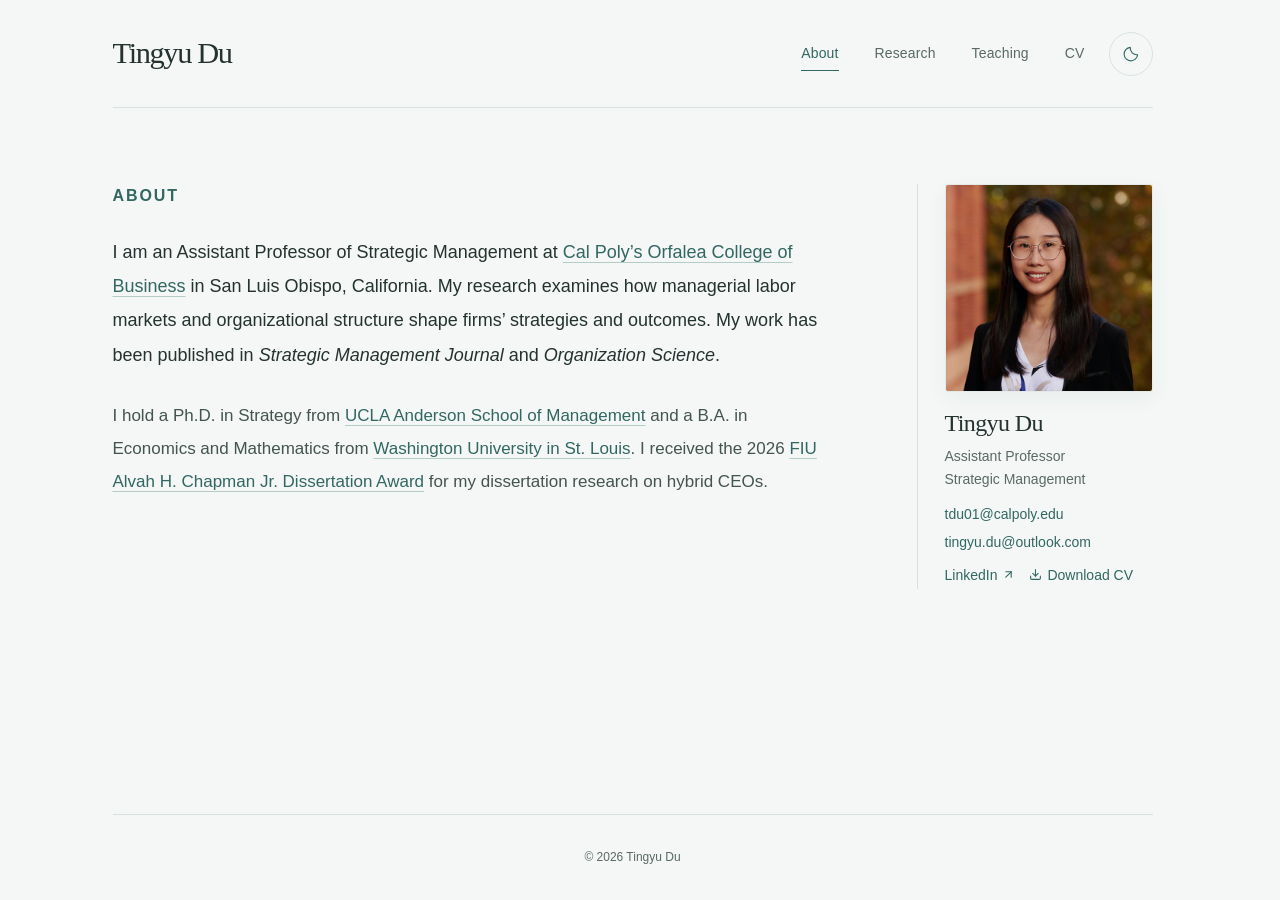
==== commit 8a3f4871: "Add persistent light and dark mode with accessible header switch" ====
--- a/index.html
+++ b/index.html
@@ -1,2 +1,2 @@
-<!DOCTYPE html><html lang="en"><head><meta charSet="utf-8"/><meta name="viewport" content="width=device-width, initial-scale=1"/><link rel="stylesheet" href="/_next/static/css/index.5cB5g0LX.css" data-rsc-css-href="/_next/static/css/index.5cB5g0LX.css" data-precedence="vite-rsc/importer-resources"/><link rel="modulepreload" fetchPriority="low" href="/_next/static/chunks/index-BeHFX7As.js"/><script src="/_next/static/chunks/rolldown-runtime-C60lm6uB.js" type="module" async=""></script><script src="/_next/static/chunks/framework-D_rUT4EX.js" type="module" async=""></script><link rel="modulepreload" href="/_next/static/chunks/layout-segment-context-pvnFXrS5.js" crossorigin=""/><link rel="modulepreload" href="/_next/static/chunks/Icon-BFIcK819.js" crossorigin=""/><title>About | Tingyu Du</title><meta name="description" content="Tingyu Du is an Assistant Professor of Strategic Management at Cal Poly’s Orfalea College of Business, with a Ph.D. in Strategy from UCLA Anderson."/><link rel="icon" href="/favicon.svg"/><script>Object.assign(((self[Symbol.for("vinext.navigationRuntime")]??={bootstrap:{routeManifest:null},functions:{}}).bootstrap.rsc??={rsc:[]}),{params:{},nav:{"pathname":"/","searchParams":[]}})</script><link rel="modulepreload" href="/_next/static/chunks/index-BeHFX7As.js" />
-</head><body><div class="site-shell site-shell--about"><a class="skip-link" href="#main">Skip to content</a><header class="site-header"><div class="header-inner wrap"><a class="wordmark" href="/" aria-label="Tingyu Du — About">Tingyu Du</a><nav class="main-nav" aria-label="Main navigation"><a href="/" aria-current="page">About</a><a href="/research/">Research</a><a href="/teaching/">Teaching</a><a href="/cv/">CV</a></nav></div></header><main id="main" class="site-main"><div class="about-layout wrap"><section class="about-intro" aria-labelledby="about-title"><h1 id="about-title" class="eyebrow">About</h1><div class="intro-prose"><p>I am an Assistant Professor of Strategic Management at<!-- --> <a href="https://www.calpoly.edu/orfalea-college-of-business" target="_blank" rel="noreferrer">Cal Poly’s Orfalea College of Business</a> <!-- -->in San Luis Obispo, California. My research examines how managerial labor markets and organizational structure shape firms’ strategies and outcomes. My work has been published in<!-- --> <em>Strategic Management Journal</em> and <em>Organization Science</em>.</p><p>I hold a Ph.D. in Strategy from<!-- --> <a href="https://www.anderson.ucla.edu/faculty-and-research/strategy" target="_blank" rel="noreferrer">UCLA Anderson School of Management</a> <!-- -->and a B.A. in Economics and Mathematics from<!-- --> <a href="https://economics.washu.edu/" target="_blank" rel="noreferrer">Washington University in St. Louis</a>.<!-- --> <!-- -->I received the 2026<!-- --> <a href="https://lead.fiu.edu/resources/research/fiu-alvah-h-chapman-jr-dissertation-award/" target="_blank" rel="noreferrer">FIU Alvah H. Chapman Jr. Dissertation Award</a> <!-- -->for my dissertation research on hybrid CEOs.</p></div></section><aside class="profile-sidebar" aria-label="Portrait and contact information"><div class="portrait-image"><img src="/tingyu-du.jpg" alt="Tingyu Du" width="1080" height="1080" fetchPriority="high"/></div><div class="profile-details"><p class="profile-name">Tingyu Du</p><p class="profile-role">Assistant Professor<br/>Strategic Management</p><a class="profile-email" href="mailto:tdu01@calpoly.edu">tdu01@calpoly.edu</a><a class="profile-email" href="mailto:tingyu.du@outlook.com">tingyu.du@outlook.com</a><div class="profile-links"><a class="text-link profile-social" href="https://www.linkedin.com/in/tingyudu" target="_blank" rel="noopener noreferrer">LinkedIn <svg xmlns="http://www.w3.org/2000/svg" width="13" height="13" viewBox="0 0 24 24" fill="none" stroke="currentColor" stroke-width="2" stroke-linecap="round" stroke-linejoin="round" class="lucide lucide-arrow-up-right" aria-hidden="true"><path d="M7 7h10v10"></path><path d="M7 17 17 7"></path></svg></a><a class="text-link profile-cv" href="/cv/"><svg xmlns="http://www.w3.org/2000/svg" width="13" height="13" viewBox="0 0 24 24" fill="none" stroke="currentColor" stroke-width="2" stroke-linecap="round" stroke-linejoin="round" class="lucide lucide-download" aria-hidden="true"><path d="M12 15V3"></path><path d="M21 15v4a2 2 0 0 1-2 2H5a2 2 0 0 1-2-2v-4"></path><path d="m7 10 5 5 5-5"></path></svg> Download CV</a></div></div></aside></div></main><footer class="site-footer"><div class="wrap footer-inner"><span>© 2026 Tingyu Du</span></div></footer></div><script type="module" src="/_next/static/chunks/index-BeHFX7As.js" id="_R_" async=""></script><script>((self[Symbol.for("vinext.navigationRuntime")]??={bootstrap:{routeManifest:null},functions:{}}).bootstrap.rsc??={rsc:[]}).rsc.push("0:{\"page:/\":\"$L1\",\"layout:/\":\"$L2\",\"route:/\":\"$L3\",\"__route\":\"route:/\",\"__interceptionContext\":null,\"__layoutIds\":[\"layout:/\"],\"__rootLayout\":\"/\",\"__bfcacheSegmentIdentities\":{\"layout:/\":\"[\\\"layout\\\",\\\"layout:/\\\",\\\"root-boundary:/\\\",\\\"\\\"]\",\"page:/\":\"[\\\"page\\\",\\\"page:/\\\",\\\"root-boundary:/\\\",\\\"\\\"]\"},\"__srcPage\":[\"page\"],\"__layoutFlags\":{\"layout:/\":\"s\"},\"__artifactCompatibility\":{\"schemaVersion\":1,\"graphVersion\":\"app-route-graph:1177fd80f83fa7b0\",\"deploymentVersion\":\"7554e543-2f42-4c1e-98ab-e4dc19f0c222\",\"appElementsSchemaVersion\":1,\"rscPayloadSchemaVersion\":1,\"rootBoundaryId\":\"/\",\"renderEpoch\":null}}\n")</script><script>((self[Symbol.for("vinext.navigationRuntime")]??={bootstrap:{routeManifest:null},functions:{}}).bootstrap.rsc??={rsc:[]}).rsc.push("4:I[\"c5beb10df826\",[],\"Children\",1]\n")</script><script>((self[Symbol.for("vinext.navigationRuntime")]??={bootstrap:{routeManifest:null},functions:{}}).bootstrap.rsc??={rsc:[]}).rsc.push("5:I[\"0dc7e6a5ccb2\",[],\"GlobalErrorBoundary\",1]\n")</script><script>((self[Symbol.for("vinext.navigationRuntime")]??={bootstrap:{routeManifest:null},functions:{}}).bootstrap.rsc??={rsc:[]}).rsc.push("6:I[\"610eead2fe97\",[],\"default\",1]\n")</script><script>((self[Symbol.for("vinext.navigationRuntime")]??={bootstrap:{routeManifest:null},functions:{}}).bootstrap.rsc??={rsc:[]}).rsc.push("7:I[\"0dc7e6a5ccb2\",[],\"ErrorBoundary\",1]\n")</script><script>((self[Symbol.for("vinext.navigationRuntime")]??={bootstrap:{routeManifest:null},functions:{}}).bootstrap.rsc??={rsc:[]}).rsc.push("8:I[\"8c444080ebb8\",[],\"LayoutSegmentProvider\",1]\n")</script><script>((self[Symbol.for("vinext.navigationRuntime")]??={bootstrap:{routeManifest:null},functions:{}}).bootstrap.rsc??={rsc:[]}).rsc.push("9:I[\"c5beb10df826\",[],\"Slot\",1]\n")</script><script>((self[Symbol.for("vinext.navigationRuntime")]??={bootstrap:{routeManifest:null},functions:{}}).bootstrap.rsc??={rsc:[]}).rsc.push("a:I[\"0dc7e6a5ccb2\",[],\"NotFoundBoundary\",1]\n")</script><script>((self[Symbol.for("vinext.navigationRuntime")]??={bootstrap:{routeManifest:null},functions:{}}).bootstrap.rsc??={rsc:[]}).rsc.push("b:I[\"40fe166cc87b\",[],\"AppRouterScrollTarget\",1]\n")</script><script>((self[Symbol.for("vinext.navigationRuntime")]??={bootstrap:{routeManifest:null},functions:{}}).bootstrap.rsc??={rsc:[]}).rsc.push("c:I[\"0dc7e6a5ccb2\",[],\"RedirectBoundary\",1]\n")</script><script>((self[Symbol.for("vinext.navigationRuntime")]??={bootstrap:{routeManifest:null},functions:{}}).bootstrap.rsc??={rsc:[]}).rsc.push(":HL[\"/_next/static/css/index.5cB5g0LX.css\",\"style\"     ]\n")</script><script>((self[Symbol.for("vinext.navigationRuntime")]??={bootstrap:{routeManifest:null},functions:{}}).bootstrap.rsc??={rsc:[]}).rsc.push("2:[[[\"$\",\"link\",\"css:/_next/static/css/index.5cB5g0LX.css\",{\"rel\":\"stylesheet\",\"precedence\":\"vite-rsc/importer-resources\",\"href\":\"/_next/static/css/index.5cB5g0LX.css\",\"data-rsc-css-href\":\"/_next/static/css/index.5cB5g0LX.css\"}],\"$undefined\"],[\"$\",\"html\",null,{\"lang\":\"en\",\"children\":[\"$\",\"body\",null,{\"children\":[\"$\",\"$L4\",null,{}]}]}]]\n")</script><script>((self[Symbol.for("vinext.navigationRuntime")]??={bootstrap:{routeManifest:null},functions:{}}).bootstrap.rsc??={rsc:[]}).rsc.push("3:[[[\"$\",\"meta\",null,{\"charSet\":\"utf-8\"}],[[\"$\",\"title\",\"0\",{\"children\":\"About | Tingyu Du\"}],[\"$\",\"meta\",\"1\",{\"name\":\"description\",\"content\":\"Tingyu Du is an Assistant Professor of Strategic Management at Cal Poly’s Orfalea College of Business, with a Ph.D. in Strategy from UCLA Anderson.\"}],[\"$\",\"link\",\"2\",{\"data-vinext-streamed-icon\":\"$undefined\",\"rel\":\"icon\",\"href\":\"/favicon.svg\",\"type\":\"$undefined\",\"sizes\":\"$undefined\",\"color\":\"$undefined\",\"media\":\"$undefined\",\"fetchPriority\":\"$undefined\"}]],[[\"$\",\"meta\",\"0\",{\"name\":\"viewport\",\"content\":\"width=device-width, initial-scale=1\"}]]],[\"$\",\"$L5\",null,{\"fallback\":\"$6\",\"children\":[\"$\",\"$L7\",null,{\"fallback\":\"$6\",\"children\":[\"$\",\"$L8\",null,{\"providerId\":\"layout:/\",\"segmentMap\":{\"children\":[]},\"children\":[\"$\",\"$L9\",null,{\"id\":\"layout:/\",\"parallelSlots\":\"$undefined\",\"children\":[\"$\",\"$La\",null,{\"resetKey\":\"\",\"fallback\":[[\"$\",\"title\",null,{\"children\":\"404: This page could not be found.\"}],[\"$\",\"div\",null,{\"style\":{\"fontFamily\":\"system-ui,\\\"Segoe UI\\\",Roboto,Helvetica,Arial,sans-serif,\\\"Apple Color Emoji\\\",\\\"Segoe UI Emoji\\\"\",\"height\":\"100vh\",\"textAlign\":\"center\",\"display\":\"flex\",\"flexDirection\":\"column\",\"alignItems\":\"center\",\"justifyContent\":\"center\"},\"children\":[\"$\",\"div\",null,{\"children\":[[\"$\",\"style\",null,{\"dangerouslySetInnerHTML\":{\"__html\":\"body{color:#000;background:#fff;margin:0}.next-error-h1{border-right:1px solid rgba(0,0,0,.3)}@media (prefers-color-scheme:dark){body{color:#fff;background:#000}.next-error-h1{border-right:1px solid rgba(255,255,255,.3)}}\"}}],[\"$\",\"h1\",null,{\"className\":\"next-error-h1\",\"style\":{\"display\":\"inline-block\",\"margin\":\"0 20px 0 0\",\"padding\":\"0 23px 0 0\",\"fontSize\":24,\"fontWeight\":500,\"verticalAlign\":\"top\",\"lineHeight\":\"49px\"},\"children\":404}],[\"$\",\"div\",null,{\"style\":{\"display\":\"inline-block\"},\"children\":[\"$\",\"h2\",null,{\"style\":{\"fontSize\":14,\"fontWeight\":400,\"lineHeight\":\"49px\",\"margin\":0},\"children\":\"This page could not be found.\"}]}]]}]}]],\"children\":[\"$\",\"$Lb\",null,{\"children\":[\"$\",\"$Lc\",null,{\"children\":[[\"$\",\"$L8\",null,{\"providerId\":\"page:/\",\"segmentMap\":{\"children\":[\"__PAGE__\"]},\"children\":[\"$\",\"$L9\",null,{\"id\":\"page:/\"}]}],null]}]}]}]}]}]}]}],null,null]\n")</script><script>((self[Symbol.for("vinext.navigationRuntime")]??={bootstrap:{routeManifest:null},functions:{}}).bootstrap.rsc??={rsc:[]}).rsc.push("d:I[\"066132fd2803\",[],\"default\",1]\n")</script><script>((self[Symbol.for("vinext.navigationRuntime")]??={bootstrap:{routeManifest:null},functions:{}}).bootstrap.rsc??={rsc:[]}).rsc.push(":HL[\"/tingyu-du.jpg\",\"image\",{\"fetchPriority\":\"high\"}]\n")</script><script>((self[Symbol.for("vinext.navigationRuntime")]??={bootstrap:{routeManifest:null},functions:{}}).bootstrap.rsc??={rsc:[]}).rsc.push("1:[\"$\",\"div\",null,{\"className\":\"site-shell site-shell--about\",\"children\":[[\"$\",\"a\",null,{\"className\":\"skip-link\",\"href\":\"#main\",\"children\":\"Skip to content\"}],[\"$\",\"header\",null,{\"className\":\"site-header\",\"children\":[\"$\",\"div\",null,{\"className\":\"header-inner wrap\",\"children\":[[\"$\",\"a\",null,{\"className\":\"wordmark\",\"href\":\"/\",\"aria-label\":\"Tingyu Du — About\",\"children\":\"Tingyu Du\"}],[\"$\",\"nav\",null,{\"className\":\"main-nav\",\"aria-label\":\"Main navigation\",\"children\":[[\"$\",\"a\",\"about\",{\"href\":\"/\",\"aria-current\":\"page\",\"children\":\"About\"}],[\"$\",\"a\",\"research\",{\"href\":\"/research/\",\"aria-current\":\"$undefined\",\"children\":\"Research\"}],[\"$\",\"a\",\"teaching\",{\"href\":\"/teaching/\",\"aria-current\":\"$undefined\",\"children\":\"Teaching\"}],[\"$\",\"a\",\"cv\",{\"href\":\"/cv/\",\"aria-current\":\"$undefined\",\"children\":\"CV\"}]]}]]}]}],[\"$\",\"main\",null,{\"id\":\"main\",\"className\":\"site-main\",\"children\":[\"$\",\"div\",null,{\"className\":\"about-layout wrap\",\"children\":[[\"$\",\"section\",null,{\"className\":\"about-intro\",\"aria-labelledby\":\"about-title\",\"children\":[[\"$\",\"h1\",null,{\"id\":\"about-title\",\"className\":\"eyebrow\",\"children\":\"About\"}],[\"$\",\"div\",null,{\"className\":\"intro-prose\",\"children\":[[\"$\",\"p\",null,{\"children\":[\"I am an Assistant Professor of Strategic Management at\",\" \",[\"$\",\"a\",null,{\"href\":\"https://www.calpoly.edu/orfalea-college-of-business\",\"target\":\"_blank\",\"rel\":\"noreferrer\",\"children\":\"Cal Poly’s Orfalea College of Business\"}],\" \",\"in San Luis Obispo, California. My research examines how managerial labor markets and organizational structure shape firms’ strategies and outcomes. My work has been published in\",\" \",[\"$\",\"em\",null,{\"children\":\"Strategic Management Journal\"}],\" and \",[\"$\",\"em\",null,{\"children\":\"Organization Science\"}],\".\"]}],[\"$\",\"p\",null,{\"children\":[\"I hold a Ph.D. in Strategy from\",\" \",[\"$\",\"a\",null,{\"href\":\"https://www.anderson.ucla.edu/faculty-and-research/strategy\",\"target\":\"_blank\",\"rel\":\"noreferrer\",\"children\":\"UCLA Anderson School of Management\"}],\" \",\"and a B.A. in Economics and Mathematics from\",\" \",[\"$\",\"a\",null,{\"href\":\"https://economics.washu.edu/\",\"target\":\"_blank\",\"rel\":\"noreferrer\",\"children\":\"Washington University in St. Louis\"}],\".\",\" \",\"I received the 2026\",\" \",[\"$\",\"a\",null,{\"href\":\"https://lead.fiu.edu/resources/research/fiu-alvah-h-chapman-jr-dissertation-award/\",\"target\":\"_blank\",\"rel\":\"noreferrer\",\"children\":\"FIU Alvah H. Chapman Jr. Dissertation Award\"}],\" \",\"for my dissertation research on hybrid CEOs.\"]}]]}]]}],[\"$\",\"aside\",null,{\"className\":\"profile-sidebar\",\"aria-label\":\"Portrait and contact information\",\"children\":[[\"$\",\"div\",null,{\"className\":\"portrait-image\",\"children\":[\"$\",\"img\",null,{\"src\":\"/tingyu-du.jpg\",\"alt\":\"Tingyu Du\",\"width\":\"1080\",\"height\":\"1080\",\"fetchPriority\":\"high\"}]}],[\"$\",\"div\",null,{\"className\":\"profile-details\",\"children\":[[\"$\",\"p\",null,{\"className\":\"profile-name\",\"children\":\"Tingyu Du\"}],[\"$\",\"p\",null,{\"className\":\"profile-role\",\"children\":[\"Assistant Professor\",[\"$\",\"br\",null,{}],\"Strategic Management\"]}],[\"$\",\"a\",null,{\"className\":\"profile-email\",\"href\":\"mailto:tdu01@calpoly.edu\",\"children\":\"tdu01@calpoly.edu\"}],[\"$\",\"a\",null,{\"className\":\"profile-email\",\"href\":\"mailto:tingyu.du@outlook.com\",\"children\":\"tingyu.du@outlook.com\"}],[\"$\",\"div\",null,{\"className\":\"profile-links\",\"children\":[[\"$\",\"a\",null,{\"className\":\"text-link profile-social\",\"href\":\"https://www.linkedin.com/in/tingyudu\",\"target\":\"_blank\",\"rel\":\"noopener noreferrer\",\"children\":[\"LinkedIn \",[\"$\",\"$Ld\",null,{\"ref\":\"$undefined\",\"iconNode\":[[\"path\",{\"d\":\"M7 7h10v10\",\"key\":\"1tivn9\"}],[\"path\",{\"d\":\"M7 17 17 7\",\"key\":\"1vkiza\"}]],\"className\":\"lucide-arrow-up-right\",\"size\":13,\"aria-hidden\":\"true\"}]]}],[\"$\",\"a\",null,{\"className\":\"text-link profile-cv\",\"href\":\"/cv/\",\"children\":[[\"$\",\"$Ld\",null,{\"ref\":\"$undefined\",\"iconNode\":[[\"path\",{\"d\":\"M12 15V3\",\"key\":\"m9g1x1\"}],[\"path\",{\"d\":\"M21 15v4a2 2 0 0 1-2 2H5a2 2 0 0 1-2-2v-4\",\"key\":\"ih7n3h\"}],[\"path\",{\"d\":\"m7 10 5 5 5-5\",\"key\":\"brsn70\"}]],\"className\":\"lucide-download\",\"size\":13,\"aria-hidden\":\"true\"}],\" Download CV\"]}]]}]]}]]}]]}]}],[\"$\",\"footer\",null,{\"className\":\"site-footer\",\"children\":[\"$\",\"div\",null,{\"className\":\"wrap footer-inner\",\"children\":[\"$\",\"span\",null,{\"children\":\"© 2026 Tingyu Du\"}]}]}]]}]\n")</script><script>Object.assign(((self[Symbol.for("vinext.navigationRuntime")]??={bootstrap:{routeManifest:null},functions:{}}).bootstrap.rsc??={rsc:[]}),{"initialCacheKind":"static"});((self[Symbol.for("vinext.navigationRuntime")]??={bootstrap:{routeManifest:null},functions:{}}).bootstrap.rsc??={rsc:[]}).done=true</script></body></html>+<!DOCTYPE html><html lang="en"><head><meta charSet="utf-8"/><meta name="viewport" content="width=device-width, initial-scale=1"/><link rel="stylesheet" href="/_next/static/css/index.D_qrtXZv.css" data-rsc-css-href="/_next/static/css/index.D_qrtXZv.css" data-precedence="vite-rsc/importer-resources"/><link rel="modulepreload" fetchPriority="low" href="/_next/static/chunks/index-BICwtoQF.js"/><script src="/_next/static/chunks/rolldown-runtime-C60lm6uB.js" type="module" async=""></script><script src="/_next/static/chunks/framework-D_rUT4EX.js" type="module" async=""></script><link rel="preload" href="/theme.css" as="style"/><link rel="modulepreload" href="/_next/static/chunks/layout-segment-context-ybgIn_D_.js" crossorigin=""/><link rel="modulepreload" href="/_next/static/chunks/Icon-BFIcK819.js" crossorigin=""/><title>About | Tingyu Du</title><meta name="description" content="Tingyu Du is an Assistant Professor of Strategic Management at Cal Poly’s Orfalea College of Business, with a Ph.D. in Strategy from UCLA Anderson."/><link rel="icon" href="/favicon.svg"/><link rel="stylesheet" href="/theme.css"/><script src="/theme.js"></script><script>Object.assign(((self[Symbol.for("vinext.navigationRuntime")]??={bootstrap:{routeManifest:null},functions:{}}).bootstrap.rsc??={rsc:[]}),{params:{},nav:{"pathname":"/","searchParams":[]}})</script><link rel="modulepreload" href="/_next/static/chunks/index-BICwtoQF.js" />
+</head><body><div class="site-shell site-shell--about"><a class="skip-link" href="#main">Skip to content</a><header class="site-header"><div class="header-inner wrap"><a class="wordmark" href="/" aria-label="Tingyu Du — About">Tingyu Du</a><nav class="main-nav" aria-label="Main navigation"><a href="/" aria-current="page">About</a><a href="/research/">Research</a><a href="/teaching/">Teaching</a><a href="/cv/">CV</a></nav><button class="theme-toggle" type="button" role="switch" aria-label="Dark mode" aria-checked="false" title="Switch to dark mode"><svg class="theme-moon" viewBox="0 0 24 24" aria-hidden="true"><path d="M20.8 13A9 9 0 0 1 11 3.2 9 9 0 1 0 20.8 13Z"></path></svg><svg class="theme-sun" viewBox="0 0 24 24" aria-hidden="true"><circle cx="12" cy="12" r="4"></circle><path d="M12 2v2m0 16v2M2 12h2m16 0h2M4.9 4.9l1.4 1.4m11.4 11.4 1.4 1.4M4.9 19.1l1.4-1.4M17.7 6.3l1.4-1.4"></path></svg></button></div></header><main id="main" class="site-main"><div class="about-layout wrap"><section class="about-intro" aria-labelledby="about-title"><h1 id="about-title" class="eyebrow">About</h1><div class="intro-prose"><p>I am an Assistant Professor of Strategic Management at<!-- --> <a href="https://www.calpoly.edu/orfalea-college-of-business" target="_blank" rel="noreferrer">Cal Poly’s Orfalea College of Business</a> <!-- -->in San Luis Obispo, California. My research examines how managerial labor markets and organizational structure shape firms’ strategies and outcomes. My work has been published in<!-- --> <em>Strategic Management Journal</em> and <em>Organization Science</em>.</p><p>I hold a Ph.D. in Strategy from<!-- --> <a href="https://www.anderson.ucla.edu/faculty-and-research/strategy" target="_blank" rel="noreferrer">UCLA Anderson School of Management</a> <!-- -->and a B.A. in Economics and Mathematics from<!-- --> <a href="https://economics.washu.edu/" target="_blank" rel="noreferrer">Washington University in St. Louis</a>.<!-- --> <!-- -->I received the 2026<!-- --> <a href="https://lead.fiu.edu/resources/research/fiu-alvah-h-chapman-jr-dissertation-award/" target="_blank" rel="noreferrer">FIU Alvah H. Chapman Jr. Dissertation Award</a> <!-- -->for my dissertation research on hybrid CEOs.</p></div></section><aside class="profile-sidebar" aria-label="Portrait and contact information"><div class="portrait-image"><img src="/tingyu-du.jpg" alt="Tingyu Du" width="1080" height="1080" fetchPriority="high"/></div><div class="profile-details"><p class="profile-name">Tingyu Du</p><p class="profile-role">Assistant Professor<br/>Strategic Management</p><a class="profile-email" href="mailto:tdu01@calpoly.edu">tdu01@calpoly.edu</a><a class="profile-email" href="mailto:tingyu.du@outlook.com">tingyu.du@outlook.com</a><div class="profile-links"><a class="text-link profile-social" href="https://www.linkedin.com/in/tingyudu" target="_blank" rel="noopener noreferrer">LinkedIn <svg xmlns="http://www.w3.org/2000/svg" width="13" height="13" viewBox="0 0 24 24" fill="none" stroke="currentColor" stroke-width="2" stroke-linecap="round" stroke-linejoin="round" class="lucide lucide-arrow-up-right" aria-hidden="true"><path d="M7 7h10v10"></path><path d="M7 17 17 7"></path></svg></a><a class="text-link profile-cv" href="/cv/"><svg xmlns="http://www.w3.org/2000/svg" width="13" height="13" viewBox="0 0 24 24" fill="none" stroke="currentColor" stroke-width="2" stroke-linecap="round" stroke-linejoin="round" class="lucide lucide-download" aria-hidden="true"><path d="M12 15V3"></path><path d="M21 15v4a2 2 0 0 1-2 2H5a2 2 0 0 1-2-2v-4"></path><path d="m7 10 5 5 5-5"></path></svg> Download CV</a></div></div></aside></div></main><footer class="site-footer"><div class="wrap footer-inner"><span>© 2026 Tingyu Du</span></div></footer></div><script type="module" src="/_next/static/chunks/index-BICwtoQF.js" id="_R_" async=""></script><script>((self[Symbol.for("vinext.navigationRuntime")]??={bootstrap:{routeManifest:null},functions:{}}).bootstrap.rsc??={rsc:[]}).rsc.push("0:{\"page:/\":\"$L1\",\"layout:/\":\"$L2\",\"route:/\":\"$L3\",\"__route\":\"route:/\",\"__interceptionContext\":null,\"__layoutIds\":[\"layout:/\"],\"__rootLayout\":\"/\",\"__bfcacheSegmentIdentities\":{\"layout:/\":\"[\\\"layout\\\",\\\"layout:/\\\",\\\"root-boundary:/\\\",\\\"\\\"]\",\"page:/\":\"[\\\"page\\\",\\\"page:/\\\",\\\"root-boundary:/\\\",\\\"\\\"]\"},\"__srcPage\":[\"page\"],\"__layoutFlags\":{\"layout:/\":\"s\"},\"__artifactCompatibility\":{\"schemaVersion\":1,\"graphVersion\":\"app-route-graph:1177fd80f83fa7b0\",\"deploymentVersion\":\"91b8c897-ca49-4867-83e2-0a76efab0974\",\"appElementsSchemaVersion\":1,\"rscPayloadSchemaVersion\":1,\"rootBoundaryId\":\"/\",\"renderEpoch\":null}}\n")</script><script>((self[Symbol.for("vinext.navigationRuntime")]??={bootstrap:{routeManifest:null},functions:{}}).bootstrap.rsc??={rsc:[]}).rsc.push("4:I[\"c5beb10df826\",[],\"Children\",1]\n")</script><script>((self[Symbol.for("vinext.navigationRuntime")]??={bootstrap:{routeManifest:null},functions:{}}).bootstrap.rsc??={rsc:[]}).rsc.push("5:I[\"0dc7e6a5ccb2\",[],\"GlobalErrorBoundary\",1]\n")</script><script>((self[Symbol.for("vinext.navigationRuntime")]??={bootstrap:{routeManifest:null},functions:{}}).bootstrap.rsc??={rsc:[]}).rsc.push("6:I[\"610eead2fe97\",[],\"default\",1]\n")</script><script>((self[Symbol.for("vinext.navigationRuntime")]??={bootstrap:{routeManifest:null},functions:{}}).bootstrap.rsc??={rsc:[]}).rsc.push("7:I[\"0dc7e6a5ccb2\",[],\"ErrorBoundary\",1]\n")</script><script>((self[Symbol.for("vinext.navigationRuntime")]??={bootstrap:{routeManifest:null},functions:{}}).bootstrap.rsc??={rsc:[]}).rsc.push("8:I[\"8c444080ebb8\",[],\"LayoutSegmentProvider\",1]\n")</script><script>((self[Symbol.for("vinext.navigationRuntime")]??={bootstrap:{routeManifest:null},functions:{}}).bootstrap.rsc??={rsc:[]}).rsc.push("9:I[\"c5beb10df826\",[],\"Slot\",1]\n")</script><script>((self[Symbol.for("vinext.navigationRuntime")]??={bootstrap:{routeManifest:null},functions:{}}).bootstrap.rsc??={rsc:[]}).rsc.push("a:I[\"0dc7e6a5ccb2\",[],\"NotFoundBoundary\",1]\n")</script><script>((self[Symbol.for("vinext.navigationRuntime")]??={bootstrap:{routeManifest:null},functions:{}}).bootstrap.rsc??={rsc:[]}).rsc.push("b:I[\"40fe166cc87b\",[],\"AppRouterScrollTarget\",1]\n")</script><script>((self[Symbol.for("vinext.navigationRuntime")]??={bootstrap:{routeManifest:null},functions:{}}).bootstrap.rsc??={rsc:[]}).rsc.push("c:I[\"0dc7e6a5ccb2\",[],\"RedirectBoundary\",1]\n")</script><script>((self[Symbol.for("vinext.navigationRuntime")]??={bootstrap:{routeManifest:null},functions:{}}).bootstrap.rsc??={rsc:[]}).rsc.push(":HL[\"/_next/static/css/index.D_qrtXZv.css\",\"style\"     ]\n")</script><script>((self[Symbol.for("vinext.navigationRuntime")]??={bootstrap:{routeManifest:null},functions:{}}).bootstrap.rsc??={rsc:[]}).rsc.push(":HL[\"/theme.css\",\"style\"     ]\n")</script><script>((self[Symbol.for("vinext.navigationRuntime")]??={bootstrap:{routeManifest:null},functions:{}}).bootstrap.rsc??={rsc:[]}).rsc.push("2:[[[\"$\",\"link\",\"css:/_next/static/css/index.D_qrtXZv.css\",{\"rel\":\"stylesheet\",\"precedence\":\"vite-rsc/importer-resources\",\"href\":\"/_next/static/css/index.D_qrtXZv.css\",\"data-rsc-css-href\":\"/_next/static/css/index.D_qrtXZv.css\"}],\"$undefined\"],[\"$\",\"html\",null,{\"lang\":\"en\",\"suppressHydrationWarning\":true,\"children\":[[\"$\",\"head\",null,{\"children\":[[\"$\",\"link\",null,{\"rel\":\"stylesheet\",\"href\":\"/theme.css\"}],[\"$\",\"script\",null,{\"src\":\"/theme.js\"}]]}],[\"$\",\"body\",null,{\"children\":[\"$\",\"$L4\",null,{}]}]]}]]\n")</script><script>((self[Symbol.for("vinext.navigationRuntime")]??={bootstrap:{routeManifest:null},functions:{}}).bootstrap.rsc??={rsc:[]}).rsc.push("3:[[[\"$\",\"meta\",null,{\"charSet\":\"utf-8\"}],[[\"$\",\"title\",\"0\",{\"children\":\"About | Tingyu Du\"}],[\"$\",\"meta\",\"1\",{\"name\":\"description\",\"content\":\"Tingyu Du is an Assistant Professor of Strategic Management at Cal Poly’s Orfalea College of Business, with a Ph.D. in Strategy from UCLA Anderson.\"}],[\"$\",\"link\",\"2\",{\"data-vinext-streamed-icon\":\"$undefined\",\"rel\":\"icon\",\"href\":\"/favicon.svg\",\"type\":\"$undefined\",\"sizes\":\"$undefined\",\"color\":\"$undefined\",\"media\":\"$undefined\",\"fetchPriority\":\"$undefined\"}]],[[\"$\",\"meta\",\"0\",{\"name\":\"viewport\",\"content\":\"width=device-width, initial-scale=1\"}]]],[\"$\",\"$L5\",null,{\"fallback\":\"$6\",\"children\":[\"$\",\"$L7\",null,{\"fallback\":\"$6\",\"children\":[\"$\",\"$L8\",null,{\"providerId\":\"layout:/\",\"segmentMap\":{\"children\":[]},\"children\":[\"$\",\"$L9\",null,{\"id\":\"layout:/\",\"parallelSlots\":\"$undefined\",\"children\":[\"$\",\"$La\",null,{\"resetKey\":\"\",\"fallback\":[[\"$\",\"title\",null,{\"children\":\"404: This page could not be found.\"}],[\"$\",\"div\",null,{\"style\":{\"fontFamily\":\"system-ui,\\\"Segoe UI\\\",Roboto,Helvetica,Arial,sans-serif,\\\"Apple Color Emoji\\\",\\\"Segoe UI Emoji\\\"\",\"height\":\"100vh\",\"textAlign\":\"center\",\"display\":\"flex\",\"flexDirection\":\"column\",\"alignItems\":\"center\",\"justifyContent\":\"center\"},\"children\":[\"$\",\"div\",null,{\"children\":[[\"$\",\"style\",null,{\"dangerouslySetInnerHTML\":{\"__html\":\"body{color:#000;background:#fff;margin:0}.next-error-h1{border-right:1px solid rgba(0,0,0,.3)}@media (prefers-color-scheme:dark){body{color:#fff;background:#000}.next-error-h1{border-right:1px solid rgba(255,255,255,.3)}}\"}}],[\"$\",\"h1\",null,{\"className\":\"next-error-h1\",\"style\":{\"display\":\"inline-block\",\"margin\":\"0 20px 0 0\",\"padding\":\"0 23px 0 0\",\"fontSize\":24,\"fontWeight\":500,\"verticalAlign\":\"top\",\"lineHeight\":\"49px\"},\"children\":404}],[\"$\",\"div\",null,{\"style\":{\"display\":\"inline-block\"},\"children\":[\"$\",\"h2\",null,{\"style\":{\"fontSize\":14,\"fontWeight\":400,\"lineHeight\":\"49px\",\"margin\":0},\"children\":\"This page could not be found.\"}]}]]}]}]],\"children\":[\"$\",\"$Lb\",null,{\"children\":[\"$\",\"$Lc\",null,{\"children\":[[\"$\",\"$L8\",null,{\"providerId\":\"page:/\",\"segmentMap\":{\"children\":[\"__PAGE__\"]},\"children\":[\"$\",\"$L9\",null,{\"id\":\"page:/\"}]}],null]}]}]}]}]}]}]}],null,null]\n")</script><script>((self[Symbol.for("vinext.navigationRuntime")]??={bootstrap:{routeManifest:null},functions:{}}).bootstrap.rsc??={rsc:[]}).rsc.push("d:I[\"066132fd2803\",[],\"default\",1]\n")</script><script>((self[Symbol.for("vinext.navigationRuntime")]??={bootstrap:{routeManifest:null},functions:{}}).bootstrap.rsc??={rsc:[]}).rsc.push(":HL[\"/tingyu-du.jpg\",\"image\",{\"fetchPriority\":\"high\"}]\n")</script><script>((self[Symbol.for("vinext.navigationRuntime")]??={bootstrap:{routeManifest:null},functions:{}}).bootstrap.rsc??={rsc:[]}).rsc.push("1:[\"$\",\"div\",null,{\"className\":\"site-shell site-shell--about\",\"children\":[[\"$\",\"a\",null,{\"className\":\"skip-link\",\"href\":\"#main\",\"children\":\"Skip to content\"}],[\"$\",\"header\",null,{\"className\":\"site-header\",\"children\":[\"$\",\"div\",null,{\"className\":\"header-inner wrap\",\"children\":[[\"$\",\"a\",null,{\"className\":\"wordmark\",\"href\":\"/\",\"aria-label\":\"Tingyu Du — About\",\"children\":\"Tingyu Du\"}],[\"$\",\"nav\",null,{\"className\":\"main-nav\",\"aria-label\":\"Main navigation\",\"children\":[[\"$\",\"a\",\"about\",{\"href\":\"/\",\"aria-current\":\"page\",\"children\":\"About\"}],[\"$\",\"a\",\"research\",{\"href\":\"/research/\",\"aria-current\":\"$undefined\",\"children\":\"Research\"}],[\"$\",\"a\",\"teaching\",{\"href\":\"/teaching/\",\"aria-current\":\"$undefined\",\"children\":\"Teaching\"}],[\"$\",\"a\",\"cv\",{\"href\":\"/cv/\",\"aria-current\":\"$undefined\",\"children\":\"CV\"}]]}],[\"$\",\"button\",null,{\"className\":\"theme-toggle\",\"type\":\"button\",\"role\":\"switch\",\"aria-label\":\"Dark mode\",\"aria-checked\":\"false\",\"title\":\"Switch to dark mode\",\"suppressHydrationWarning\":true,\"children\":[[\"$\",\"svg\",null,{\"className\":\"theme-moon\",\"viewBox\":\"0 0 24 24\",\"aria-hidden\":\"true\",\"children\":[\"$\",\"path\",null,{\"d\":\"M20.8 13A9 9 0 0 1 11 3.2 9 9 0 1 0 20.8 13Z\"}]}],[\"$\",\"svg\",null,{\"className\":\"theme-sun\",\"viewBox\":\"0 0 24 24\",\"aria-hidden\":\"true\",\"children\":[[\"$\",\"circle\",null,{\"cx\":\"12\",\"cy\":\"12\",\"r\":\"4\"}],[\"$\",\"path\",null,{\"d\":\"M12 2v2m0 16v2M2 12h2m16 0h2M4.9 4.9l1.4 1.4m11.4 11.4 1.4 1.4M4.9 19.1l1.4-1.4M17.7 6.3l1.4-1.4\"}]]}]]}]]}]}],[\"$\",\"main\",null,{\"id\":\"main\",\"className\":\"site-main\",\"children\":[\"$\",\"div\",null,{\"className\":\"about-layout wrap\",\"children\":[[\"$\",\"section\",null,{\"className\":\"about-intro\",\"aria-labelledby\":\"about-title\",\"children\":[[\"$\",\"h1\",null,{\"id\":\"about-title\",\"className\":\"eyebrow\",\"children\":\"About\"}],[\"$\",\"div\",null,{\"className\":\"intro-prose\",\"children\":[[\"$\",\"p\",null,{\"children\":[\"I am an Assistant Professor of Strategic Management at\",\" \",[\"$\",\"a\",null,{\"href\":\"https://www.calpoly.edu/orfalea-college-of-business\",\"target\":\"_blank\",\"rel\":\"noreferrer\",\"children\":\"Cal Poly’s Orfalea College of Business\"}],\" \",\"in San Luis Obispo, California. My research examines how managerial labor markets and organizational structure shape firms’ strategies and outcomes. My work has been published in\",\" \",[\"$\",\"em\",null,{\"children\":\"Strategic Management Journal\"}],\" and \",[\"$\",\"em\",null,{\"children\":\"Organization Science\"}],\".\"]}],[\"$\",\"p\",null,{\"children\":[\"I hold a Ph.D. in Strategy from\",\" \",[\"$\",\"a\",null,{\"href\":\"https://www.anderson.ucla.edu/faculty-and-research/strategy\",\"target\":\"_blank\",\"rel\":\"noreferrer\",\"children\":\"UCLA Anderson School of Management\"}],\" \",\"and a B.A. in Economics and Mathematics from\",\" \",[\"$\",\"a\",null,{\"href\":\"https://economics.washu.edu/\",\"target\":\"_blank\",\"rel\":\"noreferrer\",\"children\":\"Washington University in St. Louis\"}],\".\",\" \",\"I received the 2026\",\" \",[\"$\",\"a\",null,{\"href\":\"https://lead.fiu.edu/resources/research/fiu-alvah-h-chapman-jr-dissertation-award/\",\"target\":\"_blank\",\"rel\":\"noreferrer\",\"children\":\"FIU Alvah H. Chapman Jr. Dissertation Award\"}],\" \",\"for my dissertation research on hybrid CEOs.\"]}]]}]]}],[\"$\",\"aside\",null,{\"className\":\"profile-sidebar\",\"aria-label\":\"Portrait and contact information\",\"children\":[[\"$\",\"div\",null,{\"className\":\"portrait-image\",\"children\":[\"$\",\"img\",null,{\"src\":\"/tingyu-du.jpg\",\"alt\":\"Tingyu Du\",\"width\":\"1080\",\"height\":\"1080\",\"fetchPriority\":\"high\"}]}],[\"$\",\"div\",null,{\"className\":\"profile-details\",\"children\":[[\"$\",\"p\",null,{\"className\":\"profile-name\",\"children\":\"Tingyu Du\"}],[\"$\",\"p\",null,{\"className\":\"profile-role\",\"children\":[\"Assistant Professor\",[\"$\",\"br\",null,{}],\"Strategic Management\"]}],[\"$\",\"a\",null,{\"className\":\"profile-email\",\"href\":\"mailto:tdu01@calpoly.edu\",\"children\":\"tdu01@calpoly.edu\"}],[\"$\",\"a\",null,{\"className\":\"profile-email\",\"href\":\"mailto:tingyu.du@outlook.com\",\"children\":\"tingyu.du@outlook.com\"}],[\"$\",\"div\",null,{\"className\":\"profile-links\",\"children\":[[\"$\",\"a\",null,{\"className\":\"text-link profile-social\",\"href\":\"https://www.linkedin.com/in/tingyudu\",\"target\":\"_blank\",\"rel\":\"noopener noreferrer\",\"children\":[\"LinkedIn \",[\"$\",\"$Ld\",null,{\"ref\":\"$undefined\",\"iconNode\":[[\"path\",{\"d\":\"M7 7h10v10\",\"key\":\"1tivn9\"}],[\"path\",{\"d\":\"M7 17 17 7\",\"key\":\"1vkiza\"}]],\"className\":\"lucide-arrow-up-right\",\"size\":13,\"aria-hidden\":\"true\"}]]}],[\"$\",\"a\",null,{\"className\":\"text-link profile-cv\",\"href\":\"/cv/\",\"children\":[[\"$\",\"$Ld\",null,{\"ref\":\"$undefined\",\"iconNode\":[[\"path\",{\"d\":\"M12 15V3\",\"key\":\"m9g1x1\"}],[\"path\",{\"d\":\"M21 15v4a2 2 0 0 1-2 2H5a2 2 0 0 1-2-2v-4\",\"key\":\"ih7n3h\"}],[\"path\",{\"d\":\"m7 10 5 5 5-5\",\"key\":\"brsn70\"}]],\"className\":\"lucide-download\",\"size\":13,\"aria-hidden\":\"true\"}],\" Download CV\"]}]]}]]}]]}]]}]}],\"$Le\"]}]\n")</script><script>((self[Symbol.for("vinext.navigationRuntime")]??={bootstrap:{routeManifest:null},functions:{}}).bootstrap.rsc??={rsc:[]}).rsc.push("e:[\"$\",\"footer\",null,{\"className\":\"site-footer\",\"children\":[\"$\",\"div\",null,{\"className\":\"wrap footer-inner\",\"children\":[\"$\",\"span\",null,{\"children\":\"© 2026 Tingyu Du\"}]}]}]\n")</script><script>Object.assign(((self[Symbol.for("vinext.navigationRuntime")]??={bootstrap:{routeManifest:null},functions:{}}).bootstrap.rsc??={rsc:[]}),{"initialCacheKind":"static"});((self[Symbol.for("vinext.navigationRuntime")]??={bootstrap:{routeManifest:null},functions:{}}).bootstrap.rsc??={rsc:[]}).done=true</script></body></html>
--- a/theme.css
+++ b/theme.css
@@ -0,0 +1,58 @@
+/* An understated charcoal-and-sage counterpart to the original light palette. */
+:root { color-scheme: light; }
+:root[data-theme='dark'] {
+  color-scheme: dark;
+  --background: #151d1b;
+  --surface: #151d1b;
+  --foreground: #e4ede8;
+  --primary: #9dcfc0;
+  --primary-foreground: #15251f;
+  --border: #354640;
+  --muted: #afc0b8;
+}
+[data-theme='dark'] .site-header { background: rgb(21 29 27 / 96%); }
+[data-theme='dark'] .intro-prose,
+[data-theme='dark'] .research-page .page-intro,
+[data-theme='dark'] .teaching-page .page-intro,
+[data-theme='dark'] .abstract-body { color: #c0cec7; }
+[data-theme='dark'] .intro-prose p:first-child { color: var(--foreground); }
+[data-theme='dark'] .abstract-body { background: #1e2a25; }
+[data-theme='dark'] .research-group,
+[data-theme='dark'] .teaching-group,
+[data-theme='dark'] .cv-toolbar { border-color: #4c6559; }
+[data-theme='dark'] .recognition,
+[data-theme='dark'] .paper-notes li,
+[data-theme='dark'] .abstract-body { border-left-color: #648877; }
+[data-theme='dark'] .paper-abstract summary,
+[data-theme='dark'] .cv-download { border-color: #4c6559; }
+[data-theme='dark'] .paper-link:hover,
+[data-theme='dark'] .paper-abstract summary:hover,
+[data-theme='dark'] .paper-abstract[open] summary,
+[data-theme='dark'] .cv-download:hover { background: #283c32; border-color: #7fa792; }
+[data-theme='dark'] .intro-prose a,
+[data-theme='dark'] .abstract-attribution a,
+[data-theme='dark'] .paper-notes a,
+[data-theme='dark'] .cv-preview-note a { text-decoration-color: #648877; }
+[data-theme='dark'] .primary-button,
+[data-theme='dark'] .skip-link { color: #15251f; }
+[data-theme='dark'] .primary-button:hover { background: #b3dfd0; }
+[data-theme='dark'] ::selection { background: #365b4c; color: #f1f7f4; }
+/* Keep the navigation anchored; the switch occupies its own header column. */
+.site-header .header-inner { display: grid; grid-template-columns: 1fr auto 44px; gap: 24px; }
+.theme-toggle {
+  display: inline-flex; align-items: center; justify-content: center;
+  width: 44px; height: 44px; padding: 0; border: 1px solid var(--border);
+  border-radius: 50%; background: transparent; color: var(--primary); cursor: pointer;
+}
+.theme-toggle:hover { background: color-mix(in srgb, var(--primary) 10%, transparent); }
+.theme-toggle svg { width: 18px; height: 18px; fill: none; stroke: currentColor; stroke-width: 1.5; stroke-linecap: round; stroke-linejoin: round; }
+.theme-sun { display: none; }
+[data-theme='dark'] .theme-sun { display: block; }
+[data-theme='dark'] .theme-moon { display: none; }
+@media (max-width: 760px) { .site-header .header-inner { gap: 16px; } .site-header .main-nav { gap: 20px; } }
+@media (max-width: 640px) {
+  .site-header .header-inner { grid-template-columns: 1fr 44px; gap: 6px 16px; padding-top: 17px; padding-bottom: 4px; align-items: center; }
+  .site-header .main-nav { grid-column: 1 / -1; grid-row: 2; width: 100%; justify-content: space-between; gap: 16px; }
+  .theme-toggle { grid-column: 2; grid-row: 1; }
+}
+@media print { .theme-toggle { display: none; } }
--- a/theme.css
+++ b/theme.css
@@ -0,0 +1,58 @@
+/* An understated charcoal-and-sage counterpart to the original light palette. */
+:root { color-scheme: light; }
+:root[data-theme='dark'] {
+  color-scheme: dark;
+  --background: #151d1b;
+  --surface: #151d1b;
+  --foreground: #e4ede8;
+  --primary: #9dcfc0;
+  --primary-foreground: #15251f;
+  --border: #354640;
+  --muted: #afc0b8;
+}
+[data-theme='dark'] .site-header { background: rgb(21 29 27 / 96%); }
+[data-theme='dark'] .intro-prose,
+[data-theme='dark'] .research-page .page-intro,
+[data-theme='dark'] .teaching-page .page-intro,
+[data-theme='dark'] .abstract-body { color: #c0cec7; }
+[data-theme='dark'] .intro-prose p:first-child { color: var(--foreground); }
+[data-theme='dark'] .abstract-body { background: #1e2a25; }
+[data-theme='dark'] .research-group,
+[data-theme='dark'] .teaching-group,
+[data-theme='dark'] .cv-toolbar { border-color: #4c6559; }
+[data-theme='dark'] .recognition,
+[data-theme='dark'] .paper-notes li,
+[data-theme='dark'] .abstract-body { border-left-color: #648877; }
+[data-theme='dark'] .paper-abstract summary,
+[data-theme='dark'] .cv-download { border-color: #4c6559; }
+[data-theme='dark'] .paper-link:hover,
+[data-theme='dark'] .paper-abstract summary:hover,
+[data-theme='dark'] .paper-abstract[open] summary,
+[data-theme='dark'] .cv-download:hover { background: #283c32; border-color: #7fa792; }
+[data-theme='dark'] .intro-prose a,
+[data-theme='dark'] .abstract-attribution a,
+[data-theme='dark'] .paper-notes a,
+[data-theme='dark'] .cv-preview-note a { text-decoration-color: #648877; }
+[data-theme='dark'] .primary-button,
+[data-theme='dark'] .skip-link { color: #15251f; }
+[data-theme='dark'] .primary-button:hover { background: #b3dfd0; }
+[data-theme='dark'] ::selection { background: #365b4c; color: #f1f7f4; }
+/* Keep the navigation anchored; the switch occupies its own header column. */
+.site-header .header-inner { display: grid; grid-template-columns: 1fr auto 44px; gap: 24px; }
+.theme-toggle {
+  display: inline-flex; align-items: center; justify-content: center;
+  width: 44px; height: 44px; padding: 0; border: 1px solid var(--border);
+  border-radius: 50%; background: transparent; color: var(--primary); cursor: pointer;
+}
+.theme-toggle:hover { background: color-mix(in srgb, var(--primary) 10%, transparent); }
+.theme-toggle svg { width: 18px; height: 18px; fill: none; stroke: currentColor; stroke-width: 1.5; stroke-linecap: round; stroke-linejoin: round; }
+.theme-sun { display: none; }
+[data-theme='dark'] .theme-sun { display: block; }
+[data-theme='dark'] .theme-moon { display: none; }
+@media (max-width: 760px) { .site-header .header-inner { gap: 16px; } .site-header .main-nav { gap: 20px; } }
+@media (max-width: 640px) {
+  .site-header .header-inner { grid-template-columns: 1fr 44px; gap: 6px 16px; padding-top: 17px; padding-bottom: 4px; align-items: center; }
+  .site-header .main-nav { grid-column: 1 / -1; grid-row: 2; width: 100%; justify-content: space-between; gap: 16px; }
+  .theme-toggle { grid-column: 2; grid-row: 1; }
+}
+@media print { .theme-toggle { display: none; } }
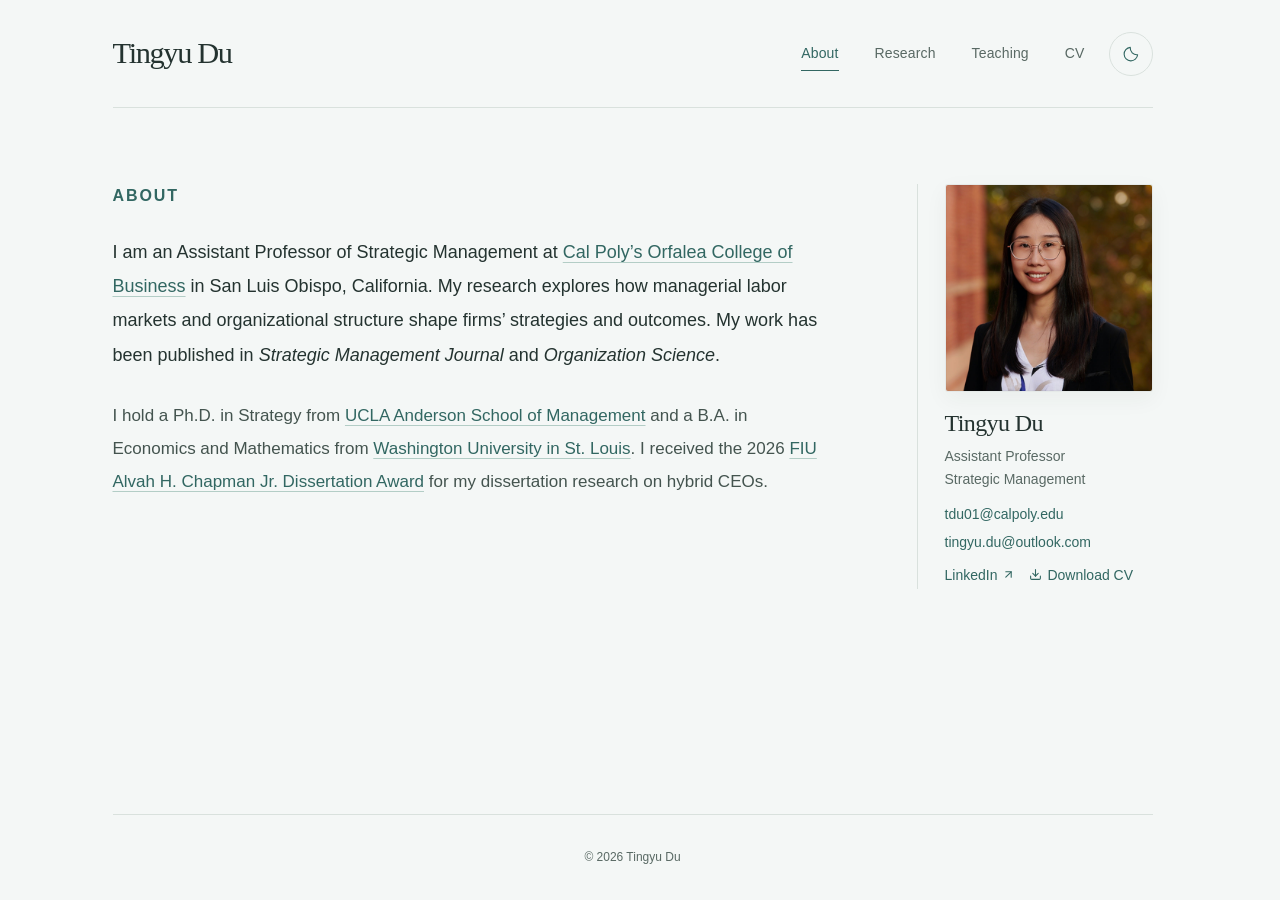
==== commit 7e731577: "Refine homepage research introduction to explores" ====
--- a/index.html
+++ b/index.html
@@ -1,2 +1,2 @@
 <!DOCTYPE html><html lang="en"><head><meta charSet="utf-8"/><meta name="viewport" content="width=device-width, initial-scale=1"/><link rel="stylesheet" href="/_next/static/css/index.D_qrtXZv.css" data-rsc-css-href="/_next/static/css/index.D_qrtXZv.css" data-precedence="vite-rsc/importer-resources"/><link rel="modulepreload" fetchPriority="low" href="/_next/static/chunks/index-BICwtoQF.js"/><script src="/_next/static/chunks/rolldown-runtime-C60lm6uB.js" type="module" async=""></script><script src="/_next/static/chunks/framework-D_rUT4EX.js" type="module" async=""></script><link rel="preload" href="/theme.css" as="style"/><link rel="modulepreload" href="/_next/static/chunks/layout-segment-context-ybgIn_D_.js" crossorigin=""/><link rel="modulepreload" href="/_next/static/chunks/Icon-BFIcK819.js" crossorigin=""/><title>About | Tingyu Du</title><meta name="description" content="Tingyu Du is an Assistant Professor of Strategic Management at Cal Poly’s Orfalea College of Business, with a Ph.D. in Strategy from UCLA Anderson."/><link rel="icon" href="/favicon.svg"/><link rel="stylesheet" href="/theme.css"/><script src="/theme.js"></script><script>Object.assign(((self[Symbol.for("vinext.navigationRuntime")]??={bootstrap:{routeManifest:null},functions:{}}).bootstrap.rsc??={rsc:[]}),{params:{},nav:{"pathname":"/","searchParams":[]}})</script><link rel="modulepreload" href="/_next/static/chunks/index-BICwtoQF.js" />
-</head><body><div class="site-shell site-shell--about"><a class="skip-link" href="#main">Skip to content</a><header class="site-header"><div class="header-inner wrap"><a class="wordmark" href="/" aria-label="Tingyu Du — About">Tingyu Du</a><nav class="main-nav" aria-label="Main navigation"><a href="/" aria-current="page">About</a><a href="/research/">Research</a><a href="/teaching/">Teaching</a><a href="/cv/">CV</a></nav><button class="theme-toggle" type="button" role="switch" aria-label="Dark mode" aria-checked="false" title="Switch to dark mode"><svg class="theme-moon" viewBox="0 0 24 24" aria-hidden="true"><path d="M20.8 13A9 9 0 0 1 11 3.2 9 9 0 1 0 20.8 13Z"></path></svg><svg class="theme-sun" viewBox="0 0 24 24" aria-hidden="true"><circle cx="12" cy="12" r="4"></circle><path d="M12 2v2m0 16v2M2 12h2m16 0h2M4.9 4.9l1.4 1.4m11.4 11.4 1.4 1.4M4.9 19.1l1.4-1.4M17.7 6.3l1.4-1.4"></path></svg></button></div></header><main id="main" class="site-main"><div class="about-layout wrap"><section class="about-intro" aria-labelledby="about-title"><h1 id="about-title" class="eyebrow">About</h1><div class="intro-prose"><p>I am an Assistant Professor of Strategic Management at<!-- --> <a href="https://www.calpoly.edu/orfalea-college-of-business" target="_blank" rel="noreferrer">Cal Poly’s Orfalea College of Business</a> <!-- -->in San Luis Obispo, California. My research examines how managerial labor markets and organizational structure shape firms’ strategies and outcomes. My work has been published in<!-- --> <em>Strategic Management Journal</em> and <em>Organization Science</em>.</p><p>I hold a Ph.D. in Strategy from<!-- --> <a href="https://www.anderson.ucla.edu/faculty-and-research/strategy" target="_blank" rel="noreferrer">UCLA Anderson School of Management</a> <!-- -->and a B.A. in Economics and Mathematics from<!-- --> <a href="https://economics.washu.edu/" target="_blank" rel="noreferrer">Washington University in St. Louis</a>.<!-- --> <!-- -->I received the 2026<!-- --> <a href="https://lead.fiu.edu/resources/research/fiu-alvah-h-chapman-jr-dissertation-award/" target="_blank" rel="noreferrer">FIU Alvah H. Chapman Jr. Dissertation Award</a> <!-- -->for my dissertation research on hybrid CEOs.</p></div></section><aside class="profile-sidebar" aria-label="Portrait and contact information"><div class="portrait-image"><img src="/tingyu-du.jpg" alt="Tingyu Du" width="1080" height="1080" fetchPriority="high"/></div><div class="profile-details"><p class="profile-name">Tingyu Du</p><p class="profile-role">Assistant Professor<br/>Strategic Management</p><a class="profile-email" href="mailto:tdu01@calpoly.edu">tdu01@calpoly.edu</a><a class="profile-email" href="mailto:tingyu.du@outlook.com">tingyu.du@outlook.com</a><div class="profile-links"><a class="text-link profile-social" href="https://www.linkedin.com/in/tingyudu" target="_blank" rel="noopener noreferrer">LinkedIn <svg xmlns="http://www.w3.org/2000/svg" width="13" height="13" viewBox="0 0 24 24" fill="none" stroke="currentColor" stroke-width="2" stroke-linecap="round" stroke-linejoin="round" class="lucide lucide-arrow-up-right" aria-hidden="true"><path d="M7 7h10v10"></path><path d="M7 17 17 7"></path></svg></a><a class="text-link profile-cv" href="/cv/"><svg xmlns="http://www.w3.org/2000/svg" width="13" height="13" viewBox="0 0 24 24" fill="none" stroke="currentColor" stroke-width="2" stroke-linecap="round" stroke-linejoin="round" class="lucide lucide-download" aria-hidden="true"><path d="M12 15V3"></path><path d="M21 15v4a2 2 0 0 1-2 2H5a2 2 0 0 1-2-2v-4"></path><path d="m7 10 5 5 5-5"></path></svg> Download CV</a></div></div></aside></div></main><footer class="site-footer"><div class="wrap footer-inner"><span>© 2026 Tingyu Du</span></div></footer></div><script type="module" src="/_next/static/chunks/index-BICwtoQF.js" id="_R_" async=""></script><script>((self[Symbol.for("vinext.navigationRuntime")]??={bootstrap:{routeManifest:null},functions:{}}).bootstrap.rsc??={rsc:[]}).rsc.push("0:{\"page:/\":\"$L1\",\"layout:/\":\"$L2\",\"route:/\":\"$L3\",\"__route\":\"route:/\",\"__interceptionContext\":null,\"__layoutIds\":[\"layout:/\"],\"__rootLayout\":\"/\",\"__bfcacheSegmentIdentities\":{\"layout:/\":\"[\\\"layout\\\",\\\"layout:/\\\",\\\"root-boundary:/\\\",\\\"\\\"]\",\"page:/\":\"[\\\"page\\\",\\\"page:/\\\",\\\"root-boundary:/\\\",\\\"\\\"]\"},\"__srcPage\":[\"page\"],\"__layoutFlags\":{\"layout:/\":\"s\"},\"__artifactCompatibility\":{\"schemaVersion\":1,\"graphVersion\":\"app-route-graph:1177fd80f83fa7b0\",\"deploymentVersion\":\"91b8c897-ca49-4867-83e2-0a76efab0974\",\"appElementsSchemaVersion\":1,\"rscPayloadSchemaVersion\":1,\"rootBoundaryId\":\"/\",\"renderEpoch\":null}}\n")</script><script>((self[Symbol.for("vinext.navigationRuntime")]??={bootstrap:{routeManifest:null},functions:{}}).bootstrap.rsc??={rsc:[]}).rsc.push("4:I[\"c5beb10df826\",[],\"Children\",1]\n")</script><script>((self[Symbol.for("vinext.navigationRuntime")]??={bootstrap:{routeManifest:null},functions:{}}).bootstrap.rsc??={rsc:[]}).rsc.push("5:I[\"0dc7e6a5ccb2\",[],\"GlobalErrorBoundary\",1]\n")</script><script>((self[Symbol.for("vinext.navigationRuntime")]??={bootstrap:{routeManifest:null},functions:{}}).bootstrap.rsc??={rsc:[]}).rsc.push("6:I[\"610eead2fe97\",[],\"default\",1]\n")</script><script>((self[Symbol.for("vinext.navigationRuntime")]??={bootstrap:{routeManifest:null},functions:{}}).bootstrap.rsc??={rsc:[]}).rsc.push("7:I[\"0dc7e6a5ccb2\",[],\"ErrorBoundary\",1]\n")</script><script>((self[Symbol.for("vinext.navigationRuntime")]??={bootstrap:{routeManifest:null},functions:{}}).bootstrap.rsc??={rsc:[]}).rsc.push("8:I[\"8c444080ebb8\",[],\"LayoutSegmentProvider\",1]\n")</script><script>((self[Symbol.for("vinext.navigationRuntime")]??={bootstrap:{routeManifest:null},functions:{}}).bootstrap.rsc??={rsc:[]}).rsc.push("9:I[\"c5beb10df826\",[],\"Slot\",1]\n")</script><script>((self[Symbol.for("vinext.navigationRuntime")]??={bootstrap:{routeManifest:null},functions:{}}).bootstrap.rsc??={rsc:[]}).rsc.push("a:I[\"0dc7e6a5ccb2\",[],\"NotFoundBoundary\",1]\n")</script><script>((self[Symbol.for("vinext.navigationRuntime")]??={bootstrap:{routeManifest:null},functions:{}}).bootstrap.rsc??={rsc:[]}).rsc.push("b:I[\"40fe166cc87b\",[],\"AppRouterScrollTarget\",1]\n")</script><script>((self[Symbol.for("vinext.navigationRuntime")]??={bootstrap:{routeManifest:null},functions:{}}).bootstrap.rsc??={rsc:[]}).rsc.push("c:I[\"0dc7e6a5ccb2\",[],\"RedirectBoundary\",1]\n")</script><script>((self[Symbol.for("vinext.navigationRuntime")]??={bootstrap:{routeManifest:null},functions:{}}).bootstrap.rsc??={rsc:[]}).rsc.push(":HL[\"/_next/static/css/index.D_qrtXZv.css\",\"style\"     ]\n")</script><script>((self[Symbol.for("vinext.navigationRuntime")]??={bootstrap:{routeManifest:null},functions:{}}).bootstrap.rsc??={rsc:[]}).rsc.push(":HL[\"/theme.css\",\"style\"     ]\n")</script><script>((self[Symbol.for("vinext.navigationRuntime")]??={bootstrap:{routeManifest:null},functions:{}}).bootstrap.rsc??={rsc:[]}).rsc.push("2:[[[\"$\",\"link\",\"css:/_next/static/css/index.D_qrtXZv.css\",{\"rel\":\"stylesheet\",\"precedence\":\"vite-rsc/importer-resources\",\"href\":\"/_next/static/css/index.D_qrtXZv.css\",\"data-rsc-css-href\":\"/_next/static/css/index.D_qrtXZv.css\"}],\"$undefined\"],[\"$\",\"html\",null,{\"lang\":\"en\",\"suppressHydrationWarning\":true,\"children\":[[\"$\",\"head\",null,{\"children\":[[\"$\",\"link\",null,{\"rel\":\"stylesheet\",\"href\":\"/theme.css\"}],[\"$\",\"script\",null,{\"src\":\"/theme.js\"}]]}],[\"$\",\"body\",null,{\"children\":[\"$\",\"$L4\",null,{}]}]]}]]\n")</script><script>((self[Symbol.for("vinext.navigationRuntime")]??={bootstrap:{routeManifest:null},functions:{}}).bootstrap.rsc??={rsc:[]}).rsc.push("3:[[[\"$\",\"meta\",null,{\"charSet\":\"utf-8\"}],[[\"$\",\"title\",\"0\",{\"children\":\"About | Tingyu Du\"}],[\"$\",\"meta\",\"1\",{\"name\":\"description\",\"content\":\"Tingyu Du is an Assistant Professor of Strategic Management at Cal Poly’s Orfalea College of Business, with a Ph.D. in Strategy from UCLA Anderson.\"}],[\"$\",\"link\",\"2\",{\"data-vinext-streamed-icon\":\"$undefined\",\"rel\":\"icon\",\"href\":\"/favicon.svg\",\"type\":\"$undefined\",\"sizes\":\"$undefined\",\"color\":\"$undefined\",\"media\":\"$undefined\",\"fetchPriority\":\"$undefined\"}]],[[\"$\",\"meta\",\"0\",{\"name\":\"viewport\",\"content\":\"width=device-width, initial-scale=1\"}]]],[\"$\",\"$L5\",null,{\"fallback\":\"$6\",\"children\":[\"$\",\"$L7\",null,{\"fallback\":\"$6\",\"children\":[\"$\",\"$L8\",null,{\"providerId\":\"layout:/\",\"segmentMap\":{\"children\":[]},\"children\":[\"$\",\"$L9\",null,{\"id\":\"layout:/\",\"parallelSlots\":\"$undefined\",\"children\":[\"$\",\"$La\",null,{\"resetKey\":\"\",\"fallback\":[[\"$\",\"title\",null,{\"children\":\"404: This page could not be found.\"}],[\"$\",\"div\",null,{\"style\":{\"fontFamily\":\"system-ui,\\\"Segoe UI\\\",Roboto,Helvetica,Arial,sans-serif,\\\"Apple Color Emoji\\\",\\\"Segoe UI Emoji\\\"\",\"height\":\"100vh\",\"textAlign\":\"center\",\"display\":\"flex\",\"flexDirection\":\"column\",\"alignItems\":\"center\",\"justifyContent\":\"center\"},\"children\":[\"$\",\"div\",null,{\"children\":[[\"$\",\"style\",null,{\"dangerouslySetInnerHTML\":{\"__html\":\"body{color:#000;background:#fff;margin:0}.next-error-h1{border-right:1px solid rgba(0,0,0,.3)}@media (prefers-color-scheme:dark){body{color:#fff;background:#000}.next-error-h1{border-right:1px solid rgba(255,255,255,.3)}}\"}}],[\"$\",\"h1\",null,{\"className\":\"next-error-h1\",\"style\":{\"display\":\"inline-block\",\"margin\":\"0 20px 0 0\",\"padding\":\"0 23px 0 0\",\"fontSize\":24,\"fontWeight\":500,\"verticalAlign\":\"top\",\"lineHeight\":\"49px\"},\"children\":404}],[\"$\",\"div\",null,{\"style\":{\"display\":\"inline-block\"},\"children\":[\"$\",\"h2\",null,{\"style\":{\"fontSize\":14,\"fontWeight\":400,\"lineHeight\":\"49px\",\"margin\":0},\"children\":\"This page could not be found.\"}]}]]}]}]],\"children\":[\"$\",\"$Lb\",null,{\"children\":[\"$\",\"$Lc\",null,{\"children\":[[\"$\",\"$L8\",null,{\"providerId\":\"page:/\",\"segmentMap\":{\"children\":[\"__PAGE__\"]},\"children\":[\"$\",\"$L9\",null,{\"id\":\"page:/\"}]}],null]}]}]}]}]}]}]}],null,null]\n")</script><script>((self[Symbol.for("vinext.navigationRuntime")]??={bootstrap:{routeManifest:null},functions:{}}).bootstrap.rsc??={rsc:[]}).rsc.push("d:I[\"066132fd2803\",[],\"default\",1]\n")</script><script>((self[Symbol.for("vinext.navigationRuntime")]??={bootstrap:{routeManifest:null},functions:{}}).bootstrap.rsc??={rsc:[]}).rsc.push(":HL[\"/tingyu-du.jpg\",\"image\",{\"fetchPriority\":\"high\"}]\n")</script><script>((self[Symbol.for("vinext.navigationRuntime")]??={bootstrap:{routeManifest:null},functions:{}}).bootstrap.rsc??={rsc:[]}).rsc.push("1:[\"$\",\"div\",null,{\"className\":\"site-shell site-shell--about\",\"children\":[[\"$\",\"a\",null,{\"className\":\"skip-link\",\"href\":\"#main\",\"children\":\"Skip to content\"}],[\"$\",\"header\",null,{\"className\":\"site-header\",\"children\":[\"$\",\"div\",null,{\"className\":\"header-inner wrap\",\"children\":[[\"$\",\"a\",null,{\"className\":\"wordmark\",\"href\":\"/\",\"aria-label\":\"Tingyu Du — About\",\"children\":\"Tingyu Du\"}],[\"$\",\"nav\",null,{\"className\":\"main-nav\",\"aria-label\":\"Main navigation\",\"children\":[[\"$\",\"a\",\"about\",{\"href\":\"/\",\"aria-current\":\"page\",\"children\":\"About\"}],[\"$\",\"a\",\"research\",{\"href\":\"/research/\",\"aria-current\":\"$undefined\",\"children\":\"Research\"}],[\"$\",\"a\",\"teaching\",{\"href\":\"/teaching/\",\"aria-current\":\"$undefined\",\"children\":\"Teaching\"}],[\"$\",\"a\",\"cv\",{\"href\":\"/cv/\",\"aria-current\":\"$undefined\",\"children\":\"CV\"}]]}],[\"$\",\"button\",null,{\"className\":\"theme-toggle\",\"type\":\"button\",\"role\":\"switch\",\"aria-label\":\"Dark mode\",\"aria-checked\":\"false\",\"title\":\"Switch to dark mode\",\"suppressHydrationWarning\":true,\"children\":[[\"$\",\"svg\",null,{\"className\":\"theme-moon\",\"viewBox\":\"0 0 24 24\",\"aria-hidden\":\"true\",\"children\":[\"$\",\"path\",null,{\"d\":\"M20.8 13A9 9 0 0 1 11 3.2 9 9 0 1 0 20.8 13Z\"}]}],[\"$\",\"svg\",null,{\"className\":\"theme-sun\",\"viewBox\":\"0 0 24 24\",\"aria-hidden\":\"true\",\"children\":[[\"$\",\"circle\",null,{\"cx\":\"12\",\"cy\":\"12\",\"r\":\"4\"}],[\"$\",\"path\",null,{\"d\":\"M12 2v2m0 16v2M2 12h2m16 0h2M4.9 4.9l1.4 1.4m11.4 11.4 1.4 1.4M4.9 19.1l1.4-1.4M17.7 6.3l1.4-1.4\"}]]}]]}]]}]}],[\"$\",\"main\",null,{\"id\":\"main\",\"className\":\"site-main\",\"children\":[\"$\",\"div\",null,{\"className\":\"about-layout wrap\",\"children\":[[\"$\",\"section\",null,{\"className\":\"about-intro\",\"aria-labelledby\":\"about-title\",\"children\":[[\"$\",\"h1\",null,{\"id\":\"about-title\",\"className\":\"eyebrow\",\"children\":\"About\"}],[\"$\",\"div\",null,{\"className\":\"intro-prose\",\"children\":[[\"$\",\"p\",null,{\"children\":[\"I am an Assistant Professor of Strategic Management at\",\" \",[\"$\",\"a\",null,{\"href\":\"https://www.calpoly.edu/orfalea-college-of-business\",\"target\":\"_blank\",\"rel\":\"noreferrer\",\"children\":\"Cal Poly’s Orfalea College of Business\"}],\" \",\"in San Luis Obispo, California. My research examines how managerial labor markets and organizational structure shape firms’ strategies and outcomes. My work has been published in\",\" \",[\"$\",\"em\",null,{\"children\":\"Strategic Management Journal\"}],\" and \",[\"$\",\"em\",null,{\"children\":\"Organization Science\"}],\".\"]}],[\"$\",\"p\",null,{\"children\":[\"I hold a Ph.D. in Strategy from\",\" \",[\"$\",\"a\",null,{\"href\":\"https://www.anderson.ucla.edu/faculty-and-research/strategy\",\"target\":\"_blank\",\"rel\":\"noreferrer\",\"children\":\"UCLA Anderson School of Management\"}],\" \",\"and a B.A. in Economics and Mathematics from\",\" \",[\"$\",\"a\",null,{\"href\":\"https://economics.washu.edu/\",\"target\":\"_blank\",\"rel\":\"noreferrer\",\"children\":\"Washington University in St. Louis\"}],\".\",\" \",\"I received the 2026\",\" \",[\"$\",\"a\",null,{\"href\":\"https://lead.fiu.edu/resources/research/fiu-alvah-h-chapman-jr-dissertation-award/\",\"target\":\"_blank\",\"rel\":\"noreferrer\",\"children\":\"FIU Alvah H. Chapman Jr. Dissertation Award\"}],\" \",\"for my dissertation research on hybrid CEOs.\"]}]]}]]}],[\"$\",\"aside\",null,{\"className\":\"profile-sidebar\",\"aria-label\":\"Portrait and contact information\",\"children\":[[\"$\",\"div\",null,{\"className\":\"portrait-image\",\"children\":[\"$\",\"img\",null,{\"src\":\"/tingyu-du.jpg\",\"alt\":\"Tingyu Du\",\"width\":\"1080\",\"height\":\"1080\",\"fetchPriority\":\"high\"}]}],[\"$\",\"div\",null,{\"className\":\"profile-details\",\"children\":[[\"$\",\"p\",null,{\"className\":\"profile-name\",\"children\":\"Tingyu Du\"}],[\"$\",\"p\",null,{\"className\":\"profile-role\",\"children\":[\"Assistant Professor\",[\"$\",\"br\",null,{}],\"Strategic Management\"]}],[\"$\",\"a\",null,{\"className\":\"profile-email\",\"href\":\"mailto:tdu01@calpoly.edu\",\"children\":\"tdu01@calpoly.edu\"}],[\"$\",\"a\",null,{\"className\":\"profile-email\",\"href\":\"mailto:tingyu.du@outlook.com\",\"children\":\"tingyu.du@outlook.com\"}],[\"$\",\"div\",null,{\"className\":\"profile-links\",\"children\":[[\"$\",\"a\",null,{\"className\":\"text-link profile-social\",\"href\":\"https://www.linkedin.com/in/tingyudu\",\"target\":\"_blank\",\"rel\":\"noopener noreferrer\",\"children\":[\"LinkedIn \",[\"$\",\"$Ld\",null,{\"ref\":\"$undefined\",\"iconNode\":[[\"path\",{\"d\":\"M7 7h10v10\",\"key\":\"1tivn9\"}],[\"path\",{\"d\":\"M7 17 17 7\",\"key\":\"1vkiza\"}]],\"className\":\"lucide-arrow-up-right\",\"size\":13,\"aria-hidden\":\"true\"}]]}],[\"$\",\"a\",null,{\"className\":\"text-link profile-cv\",\"href\":\"/cv/\",\"children\":[[\"$\",\"$Ld\",null,{\"ref\":\"$undefined\",\"iconNode\":[[\"path\",{\"d\":\"M12 15V3\",\"key\":\"m9g1x1\"}],[\"path\",{\"d\":\"M21 15v4a2 2 0 0 1-2 2H5a2 2 0 0 1-2-2v-4\",\"key\":\"ih7n3h\"}],[\"path\",{\"d\":\"m7 10 5 5 5-5\",\"key\":\"brsn70\"}]],\"className\":\"lucide-download\",\"size\":13,\"aria-hidden\":\"true\"}],\" Download CV\"]}]]}]]}]]}]]}]}],\"$Le\"]}]\n")</script><script>((self[Symbol.for("vinext.navigationRuntime")]??={bootstrap:{routeManifest:null},functions:{}}).bootstrap.rsc??={rsc:[]}).rsc.push("e:[\"$\",\"footer\",null,{\"className\":\"site-footer\",\"children\":[\"$\",\"div\",null,{\"className\":\"wrap footer-inner\",\"children\":[\"$\",\"span\",null,{\"children\":\"© 2026 Tingyu Du\"}]}]}]\n")</script><script>Object.assign(((self[Symbol.for("vinext.navigationRuntime")]??={bootstrap:{routeManifest:null},functions:{}}).bootstrap.rsc??={rsc:[]}),{"initialCacheKind":"static"});((self[Symbol.for("vinext.navigationRuntime")]??={bootstrap:{routeManifest:null},functions:{}}).bootstrap.rsc??={rsc:[]}).done=true</script></body></html>+</head><body><div class="site-shell site-shell--about"><a class="skip-link" href="#main">Skip to content</a><header class="site-header"><div class="header-inner wrap"><a class="wordmark" href="/" aria-label="Tingyu Du — About">Tingyu Du</a><nav class="main-nav" aria-label="Main navigation"><a href="/" aria-current="page">About</a><a href="/research/">Research</a><a href="/teaching/">Teaching</a><a href="/cv/">CV</a></nav><button class="theme-toggle" type="button" role="switch" aria-label="Dark mode" aria-checked="false" title="Switch to dark mode"><svg class="theme-moon" viewBox="0 0 24 24" aria-hidden="true"><path d="M20.8 13A9 9 0 0 1 11 3.2 9 9 0 1 0 20.8 13Z"></path></svg><svg class="theme-sun" viewBox="0 0 24 24" aria-hidden="true"><circle cx="12" cy="12" r="4"></circle><path d="M12 2v2m0 16v2M2 12h2m16 0h2M4.9 4.9l1.4 1.4m11.4 11.4 1.4 1.4M4.9 19.1l1.4-1.4M17.7 6.3l1.4-1.4"></path></svg></button></div></header><main id="main" class="site-main"><div class="about-layout wrap"><section class="about-intro" aria-labelledby="about-title"><h1 id="about-title" class="eyebrow">About</h1><div class="intro-prose"><p>I am an Assistant Professor of Strategic Management at<!-- --> <a href="https://www.calpoly.edu/orfalea-college-of-business" target="_blank" rel="noreferrer">Cal Poly’s Orfalea College of Business</a> <!-- -->in San Luis Obispo, California. My research explores how managerial labor markets and organizational structure shape firms’ strategies and outcomes. My work has been published in<!-- --> <em>Strategic Management Journal</em> and <em>Organization Science</em>.</p><p>I hold a Ph.D. in Strategy from<!-- --> <a href="https://www.anderson.ucla.edu/faculty-and-research/strategy" target="_blank" rel="noreferrer">UCLA Anderson School of Management</a> <!-- -->and a B.A. in Economics and Mathematics from<!-- --> <a href="https://economics.washu.edu/" target="_blank" rel="noreferrer">Washington University in St. Louis</a>.<!-- --> <!-- -->I received the 2026<!-- --> <a href="https://lead.fiu.edu/resources/research/fiu-alvah-h-chapman-jr-dissertation-award/" target="_blank" rel="noreferrer">FIU Alvah H. Chapman Jr. Dissertation Award</a> <!-- -->for my dissertation research on hybrid CEOs.</p></div></section><aside class="profile-sidebar" aria-label="Portrait and contact information"><div class="portrait-image"><img src="/tingyu-du.jpg" alt="Tingyu Du" width="1080" height="1080" fetchPriority="high"/></div><div class="profile-details"><p class="profile-name">Tingyu Du</p><p class="profile-role">Assistant Professor<br/>Strategic Management</p><a class="profile-email" href="mailto:tdu01@calpoly.edu">tdu01@calpoly.edu</a><a class="profile-email" href="mailto:tingyu.du@outlook.com">tingyu.du@outlook.com</a><div class="profile-links"><a class="text-link profile-social" href="https://www.linkedin.com/in/tingyudu" target="_blank" rel="noopener noreferrer">LinkedIn <svg xmlns="http://www.w3.org/2000/svg" width="13" height="13" viewBox="0 0 24 24" fill="none" stroke="currentColor" stroke-width="2" stroke-linecap="round" stroke-linejoin="round" class="lucide lucide-arrow-up-right" aria-hidden="true"><path d="M7 7h10v10"></path><path d="M7 17 17 7"></path></svg></a><a class="text-link profile-cv" href="/cv/"><svg xmlns="http://www.w3.org/2000/svg" width="13" height="13" viewBox="0 0 24 24" fill="none" stroke="currentColor" stroke-width="2" stroke-linecap="round" stroke-linejoin="round" class="lucide lucide-download" aria-hidden="true"><path d="M12 15V3"></path><path d="M21 15v4a2 2 0 0 1-2 2H5a2 2 0 0 1-2-2v-4"></path><path d="m7 10 5 5 5-5"></path></svg> Download CV</a></div></div></aside></div></main><footer class="site-footer"><div class="wrap footer-inner"><span>© 2026 Tingyu Du</span></div></footer></div><script type="module" src="/_next/static/chunks/index-BICwtoQF.js" id="_R_" async=""></script><script>((self[Symbol.for("vinext.navigationRuntime")]??={bootstrap:{routeManifest:null},functions:{}}).bootstrap.rsc??={rsc:[]}).rsc.push("0:{\"page:/\":\"$L1\",\"layout:/\":\"$L2\",\"route:/\":\"$L3\",\"__route\":\"route:/\",\"__interceptionContext\":null,\"__layoutIds\":[\"layout:/\"],\"__rootLayout\":\"/\",\"__bfcacheSegmentIdentities\":{\"layout:/\":\"[\\\"layout\\\",\\\"layout:/\\\",\\\"root-boundary:/\\\",\\\"\\\"]\",\"page:/\":\"[\\\"page\\\",\\\"page:/\\\",\\\"root-boundary:/\\\",\\\"\\\"]\"},\"__srcPage\":[\"page\"],\"__layoutFlags\":{\"layout:/\":\"s\"},\"__artifactCompatibility\":{\"schemaVersion\":1,\"graphVersion\":\"app-route-graph:1177fd80f83fa7b0\",\"deploymentVersion\":\"91b8c897-ca49-4867-83e2-0a76efab0974\",\"appElementsSchemaVersion\":1,\"rscPayloadSchemaVersion\":1,\"rootBoundaryId\":\"/\",\"renderEpoch\":null}}\n")</script><script>((self[Symbol.for("vinext.navigationRuntime")]??={bootstrap:{routeManifest:null},functions:{}}).bootstrap.rsc??={rsc:[]}).rsc.push("4:I[\"c5beb10df826\",[],\"Children\",1]\n")</script><script>((self[Symbol.for("vinext.navigationRuntime")]??={bootstrap:{routeManifest:null},functions:{}}).bootstrap.rsc??={rsc:[]}).rsc.push("5:I[\"0dc7e6a5ccb2\",[],\"GlobalErrorBoundary\",1]\n")</script><script>((self[Symbol.for("vinext.navigationRuntime")]??={bootstrap:{routeManifest:null},functions:{}}).bootstrap.rsc??={rsc:[]}).rsc.push("6:I[\"610eead2fe97\",[],\"default\",1]\n")</script><script>((self[Symbol.for("vinext.navigationRuntime")]??={bootstrap:{routeManifest:null},functions:{}}).bootstrap.rsc??={rsc:[]}).rsc.push("7:I[\"0dc7e6a5ccb2\",[],\"ErrorBoundary\",1]\n")</script><script>((self[Symbol.for("vinext.navigationRuntime")]??={bootstrap:{routeManifest:null},functions:{}}).bootstrap.rsc??={rsc:[]}).rsc.push("8:I[\"8c444080ebb8\",[],\"LayoutSegmentProvider\",1]\n")</script><script>((self[Symbol.for("vinext.navigationRuntime")]??={bootstrap:{routeManifest:null},functions:{}}).bootstrap.rsc??={rsc:[]}).rsc.push("9:I[\"c5beb10df826\",[],\"Slot\",1]\n")</script><script>((self[Symbol.for("vinext.navigationRuntime")]??={bootstrap:{routeManifest:null},functions:{}}).bootstrap.rsc??={rsc:[]}).rsc.push("a:I[\"0dc7e6a5ccb2\",[],\"NotFoundBoundary\",1]\n")</script><script>((self[Symbol.for("vinext.navigationRuntime")]??={bootstrap:{routeManifest:null},functions:{}}).bootstrap.rsc??={rsc:[]}).rsc.push("b:I[\"40fe166cc87b\",[],\"AppRouterScrollTarget\",1]\n")</script><script>((self[Symbol.for("vinext.navigationRuntime")]??={bootstrap:{routeManifest:null},functions:{}}).bootstrap.rsc??={rsc:[]}).rsc.push("c:I[\"0dc7e6a5ccb2\",[],\"RedirectBoundary\",1]\n")</script><script>((self[Symbol.for("vinext.navigationRuntime")]??={bootstrap:{routeManifest:null},functions:{}}).bootstrap.rsc??={rsc:[]}).rsc.push(":HL[\"/_next/static/css/index.D_qrtXZv.css\",\"style\"     ]\n")</script><script>((self[Symbol.for("vinext.navigationRuntime")]??={bootstrap:{routeManifest:null},functions:{}}).bootstrap.rsc??={rsc:[]}).rsc.push(":HL[\"/theme.css\",\"style\"     ]\n")</script><script>((self[Symbol.for("vinext.navigationRuntime")]??={bootstrap:{routeManifest:null},functions:{}}).bootstrap.rsc??={rsc:[]}).rsc.push("2:[[[\"$\",\"link\",\"css:/_next/static/css/index.D_qrtXZv.css\",{\"rel\":\"stylesheet\",\"precedence\":\"vite-rsc/importer-resources\",\"href\":\"/_next/static/css/index.D_qrtXZv.css\",\"data-rsc-css-href\":\"/_next/static/css/index.D_qrtXZv.css\"}],\"$undefined\"],[\"$\",\"html\",null,{\"lang\":\"en\",\"suppressHydrationWarning\":true,\"children\":[[\"$\",\"head\",null,{\"children\":[[\"$\",\"link\",null,{\"rel\":\"stylesheet\",\"href\":\"/theme.css\"}],[\"$\",\"script\",null,{\"src\":\"/theme.js\"}]]}],[\"$\",\"body\",null,{\"children\":[\"$\",\"$L4\",null,{}]}]]}]]\n")</script><script>((self[Symbol.for("vinext.navigationRuntime")]??={bootstrap:{routeManifest:null},functions:{}}).bootstrap.rsc??={rsc:[]}).rsc.push("3:[[[\"$\",\"meta\",null,{\"charSet\":\"utf-8\"}],[[\"$\",\"title\",\"0\",{\"children\":\"About | Tingyu Du\"}],[\"$\",\"meta\",\"1\",{\"name\":\"description\",\"content\":\"Tingyu Du is an Assistant Professor of Strategic Management at Cal Poly’s Orfalea College of Business, with a Ph.D. in Strategy from UCLA Anderson.\"}],[\"$\",\"link\",\"2\",{\"data-vinext-streamed-icon\":\"$undefined\",\"rel\":\"icon\",\"href\":\"/favicon.svg\",\"type\":\"$undefined\",\"sizes\":\"$undefined\",\"color\":\"$undefined\",\"media\":\"$undefined\",\"fetchPriority\":\"$undefined\"}]],[[\"$\",\"meta\",\"0\",{\"name\":\"viewport\",\"content\":\"width=device-width, initial-scale=1\"}]]],[\"$\",\"$L5\",null,{\"fallback\":\"$6\",\"children\":[\"$\",\"$L7\",null,{\"fallback\":\"$6\",\"children\":[\"$\",\"$L8\",null,{\"providerId\":\"layout:/\",\"segmentMap\":{\"children\":[]},\"children\":[\"$\",\"$L9\",null,{\"id\":\"layout:/\",\"parallelSlots\":\"$undefined\",\"children\":[\"$\",\"$La\",null,{\"resetKey\":\"\",\"fallback\":[[\"$\",\"title\",null,{\"children\":\"404: This page could not be found.\"}],[\"$\",\"div\",null,{\"style\":{\"fontFamily\":\"system-ui,\\\"Segoe UI\\\",Roboto,Helvetica,Arial,sans-serif,\\\"Apple Color Emoji\\\",\\\"Segoe UI Emoji\\\"\",\"height\":\"100vh\",\"textAlign\":\"center\",\"display\":\"flex\",\"flexDirection\":\"column\",\"alignItems\":\"center\",\"justifyContent\":\"center\"},\"children\":[\"$\",\"div\",null,{\"children\":[[\"$\",\"style\",null,{\"dangerouslySetInnerHTML\":{\"__html\":\"body{color:#000;background:#fff;margin:0}.next-error-h1{border-right:1px solid rgba(0,0,0,.3)}@media (prefers-color-scheme:dark){body{color:#fff;background:#000}.next-error-h1{border-right:1px solid rgba(255,255,255,.3)}}\"}}],[\"$\",\"h1\",null,{\"className\":\"next-error-h1\",\"style\":{\"display\":\"inline-block\",\"margin\":\"0 20px 0 0\",\"padding\":\"0 23px 0 0\",\"fontSize\":24,\"fontWeight\":500,\"verticalAlign\":\"top\",\"lineHeight\":\"49px\"},\"children\":404}],[\"$\",\"div\",null,{\"style\":{\"display\":\"inline-block\"},\"children\":[\"$\",\"h2\",null,{\"style\":{\"fontSize\":14,\"fontWeight\":400,\"lineHeight\":\"49px\",\"margin\":0},\"children\":\"This page could not be found.\"}]}]]}]}]],\"children\":[\"$\",\"$Lb\",null,{\"children\":[\"$\",\"$Lc\",null,{\"children\":[[\"$\",\"$L8\",null,{\"providerId\":\"page:/\",\"segmentMap\":{\"children\":[\"__PAGE__\"]},\"children\":[\"$\",\"$L9\",null,{\"id\":\"page:/\"}]}],null]}]}]}]}]}]}]}],null,null]\n")</script><script>((self[Symbol.for("vinext.navigationRuntime")]??={bootstrap:{routeManifest:null},functions:{}}).bootstrap.rsc??={rsc:[]}).rsc.push("d:I[\"066132fd2803\",[],\"default\",1]\n")</script><script>((self[Symbol.for("vinext.navigationRuntime")]??={bootstrap:{routeManifest:null},functions:{}}).bootstrap.rsc??={rsc:[]}).rsc.push(":HL[\"/tingyu-du.jpg\",\"image\",{\"fetchPriority\":\"high\"}]\n")</script><script>((self[Symbol.for("vinext.navigationRuntime")]??={bootstrap:{routeManifest:null},functions:{}}).bootstrap.rsc??={rsc:[]}).rsc.push("1:[\"$\",\"div\",null,{\"className\":\"site-shell site-shell--about\",\"children\":[[\"$\",\"a\",null,{\"className\":\"skip-link\",\"href\":\"#main\",\"children\":\"Skip to content\"}],[\"$\",\"header\",null,{\"className\":\"site-header\",\"children\":[\"$\",\"div\",null,{\"className\":\"header-inner wrap\",\"children\":[[\"$\",\"a\",null,{\"className\":\"wordmark\",\"href\":\"/\",\"aria-label\":\"Tingyu Du — About\",\"children\":\"Tingyu Du\"}],[\"$\",\"nav\",null,{\"className\":\"main-nav\",\"aria-label\":\"Main navigation\",\"children\":[[\"$\",\"a\",\"about\",{\"href\":\"/\",\"aria-current\":\"page\",\"children\":\"About\"}],[\"$\",\"a\",\"research\",{\"href\":\"/research/\",\"aria-current\":\"$undefined\",\"children\":\"Research\"}],[\"$\",\"a\",\"teaching\",{\"href\":\"/teaching/\",\"aria-current\":\"$undefined\",\"children\":\"Teaching\"}],[\"$\",\"a\",\"cv\",{\"href\":\"/cv/\",\"aria-current\":\"$undefined\",\"children\":\"CV\"}]]}],[\"$\",\"button\",null,{\"className\":\"theme-toggle\",\"type\":\"button\",\"role\":\"switch\",\"aria-label\":\"Dark mode\",\"aria-checked\":\"false\",\"title\":\"Switch to dark mode\",\"suppressHydrationWarning\":true,\"children\":[[\"$\",\"svg\",null,{\"className\":\"theme-moon\",\"viewBox\":\"0 0 24 24\",\"aria-hidden\":\"true\",\"children\":[\"$\",\"path\",null,{\"d\":\"M20.8 13A9 9 0 0 1 11 3.2 9 9 0 1 0 20.8 13Z\"}]}],[\"$\",\"svg\",null,{\"className\":\"theme-sun\",\"viewBox\":\"0 0 24 24\",\"aria-hidden\":\"true\",\"children\":[[\"$\",\"circle\",null,{\"cx\":\"12\",\"cy\":\"12\",\"r\":\"4\"}],[\"$\",\"path\",null,{\"d\":\"M12 2v2m0 16v2M2 12h2m16 0h2M4.9 4.9l1.4 1.4m11.4 11.4 1.4 1.4M4.9 19.1l1.4-1.4M17.7 6.3l1.4-1.4\"}]]}]]}]]}]}],[\"$\",\"main\",null,{\"id\":\"main\",\"className\":\"site-main\",\"children\":[\"$\",\"div\",null,{\"className\":\"about-layout wrap\",\"children\":[[\"$\",\"section\",null,{\"className\":\"about-intro\",\"aria-labelledby\":\"about-title\",\"children\":[[\"$\",\"h1\",null,{\"id\":\"about-title\",\"className\":\"eyebrow\",\"children\":\"About\"}],[\"$\",\"div\",null,{\"className\":\"intro-prose\",\"children\":[[\"$\",\"p\",null,{\"children\":[\"I am an Assistant Professor of Strategic Management at\",\" \",[\"$\",\"a\",null,{\"href\":\"https://www.calpoly.edu/orfalea-college-of-business\",\"target\":\"_blank\",\"rel\":\"noreferrer\",\"children\":\"Cal Poly’s Orfalea College of Business\"}],\" \",\"in San Luis Obispo, California. My research explores how managerial labor markets and organizational structure shape firms’ strategies and outcomes. My work has been published in\",\" \",[\"$\",\"em\",null,{\"children\":\"Strategic Management Journal\"}],\" and \",[\"$\",\"em\",null,{\"children\":\"Organization Science\"}],\".\"]}],[\"$\",\"p\",null,{\"children\":[\"I hold a Ph.D. in Strategy from\",\" \",[\"$\",\"a\",null,{\"href\":\"https://www.anderson.ucla.edu/faculty-and-research/strategy\",\"target\":\"_blank\",\"rel\":\"noreferrer\",\"children\":\"UCLA Anderson School of Management\"}],\" \",\"and a B.A. in Economics and Mathematics from\",\" \",[\"$\",\"a\",null,{\"href\":\"https://economics.washu.edu/\",\"target\":\"_blank\",\"rel\":\"noreferrer\",\"children\":\"Washington University in St. Louis\"}],\".\",\" \",\"I received the 2026\",\" \",[\"$\",\"a\",null,{\"href\":\"https://lead.fiu.edu/resources/research/fiu-alvah-h-chapman-jr-dissertation-award/\",\"target\":\"_blank\",\"rel\":\"noreferrer\",\"children\":\"FIU Alvah H. Chapman Jr. Dissertation Award\"}],\" \",\"for my dissertation research on hybrid CEOs.\"]}]]}]]}],[\"$\",\"aside\",null,{\"className\":\"profile-sidebar\",\"aria-label\":\"Portrait and contact information\",\"children\":[[\"$\",\"div\",null,{\"className\":\"portrait-image\",\"children\":[\"$\",\"img\",null,{\"src\":\"/tingyu-du.jpg\",\"alt\":\"Tingyu Du\",\"width\":\"1080\",\"height\":\"1080\",\"fetchPriority\":\"high\"}]}],[\"$\",\"div\",null,{\"className\":\"profile-details\",\"children\":[[\"$\",\"p\",null,{\"className\":\"profile-name\",\"children\":\"Tingyu Du\"}],[\"$\",\"p\",null,{\"className\":\"profile-role\",\"children\":[\"Assistant Professor\",[\"$\",\"br\",null,{}],\"Strategic Management\"]}],[\"$\",\"a\",null,{\"className\":\"profile-email\",\"href\":\"mailto:tdu01@calpoly.edu\",\"children\":\"tdu01@calpoly.edu\"}],[\"$\",\"a\",null,{\"className\":\"profile-email\",\"href\":\"mailto:tingyu.du@outlook.com\",\"children\":\"tingyu.du@outlook.com\"}],[\"$\",\"div\",null,{\"className\":\"profile-links\",\"children\":[[\"$\",\"a\",null,{\"className\":\"text-link profile-social\",\"href\":\"https://www.linkedin.com/in/tingyudu\",\"target\":\"_blank\",\"rel\":\"noopener noreferrer\",\"children\":[\"LinkedIn \",[\"$\",\"$Ld\",null,{\"ref\":\"$undefined\",\"iconNode\":[[\"path\",{\"d\":\"M7 7h10v10\",\"key\":\"1tivn9\"}],[\"path\",{\"d\":\"M7 17 17 7\",\"key\":\"1vkiza\"}]],\"className\":\"lucide-arrow-up-right\",\"size\":13,\"aria-hidden\":\"true\"}]]}],[\"$\",\"a\",null,{\"className\":\"text-link profile-cv\",\"href\":\"/cv/\",\"children\":[[\"$\",\"$Ld\",null,{\"ref\":\"$undefined\",\"iconNode\":[[\"path\",{\"d\":\"M12 15V3\",\"key\":\"m9g1x1\"}],[\"path\",{\"d\":\"M21 15v4a2 2 0 0 1-2 2H5a2 2 0 0 1-2-2v-4\",\"key\":\"ih7n3h\"}],[\"path\",{\"d\":\"m7 10 5 5 5-5\",\"key\":\"brsn70\"}]],\"className\":\"lucide-download\",\"size\":13,\"aria-hidden\":\"true\"}],\" Download CV\"]}]]}]]}]]}]]}]}],\"$Le\"]}]\n")</script><script>((self[Symbol.for("vinext.navigationRuntime")]??={bootstrap:{routeManifest:null},functions:{}}).bootstrap.rsc??={rsc:[]}).rsc.push("e:[\"$\",\"footer\",null,{\"className\":\"site-footer\",\"children\":[\"$\",\"div\",null,{\"className\":\"wrap footer-inner\",\"children\":[\"$\",\"span\",null,{\"children\":\"© 2026 Tingyu Du\"}]}]}]\n")</script><script>Object.assign(((self[Symbol.for("vinext.navigationRuntime")]??={bootstrap:{routeManifest:null},functions:{}}).bootstrap.rsc??={rsc:[]}),{"initialCacheKind":"static"});((self[Symbol.for("vinext.navigationRuntime")]??={bootstrap:{routeManifest:null},functions:{}}).bootstrap.rsc??={rsc:[]}).done=true</script></body></html>
